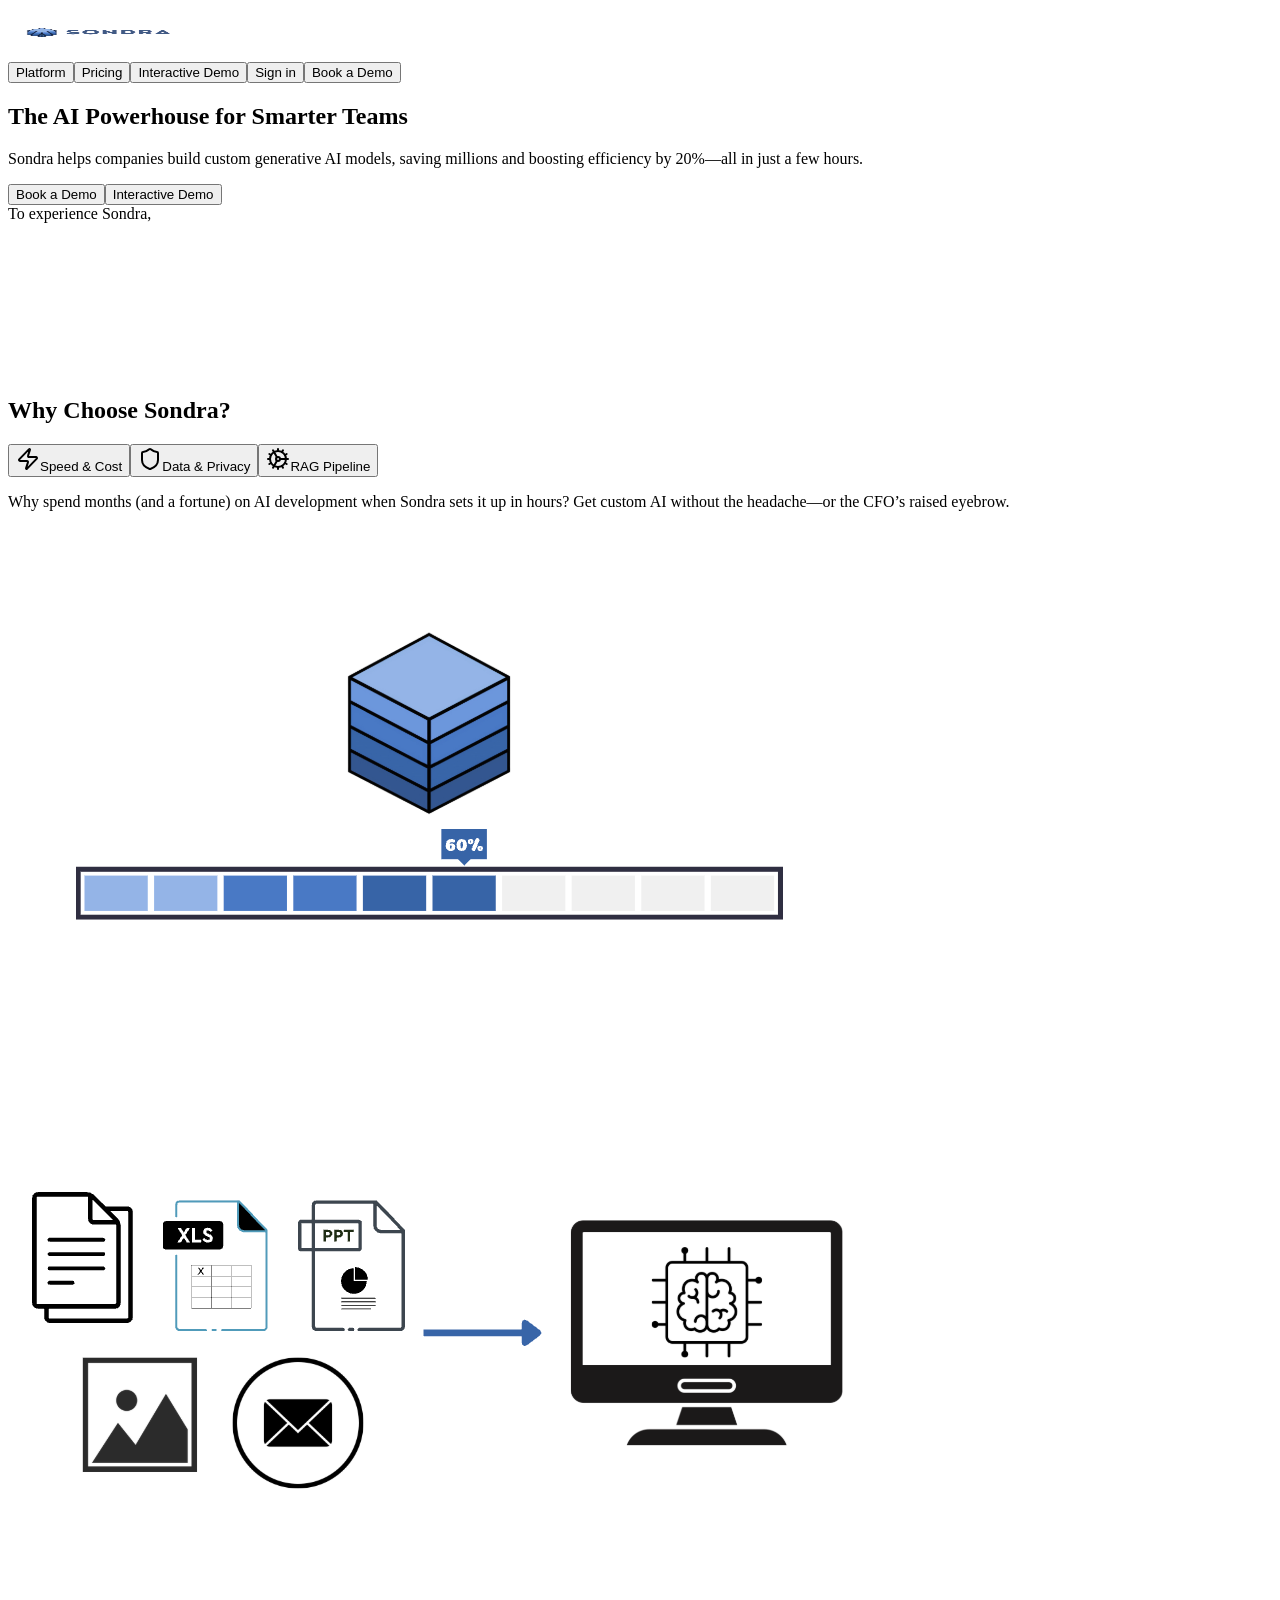
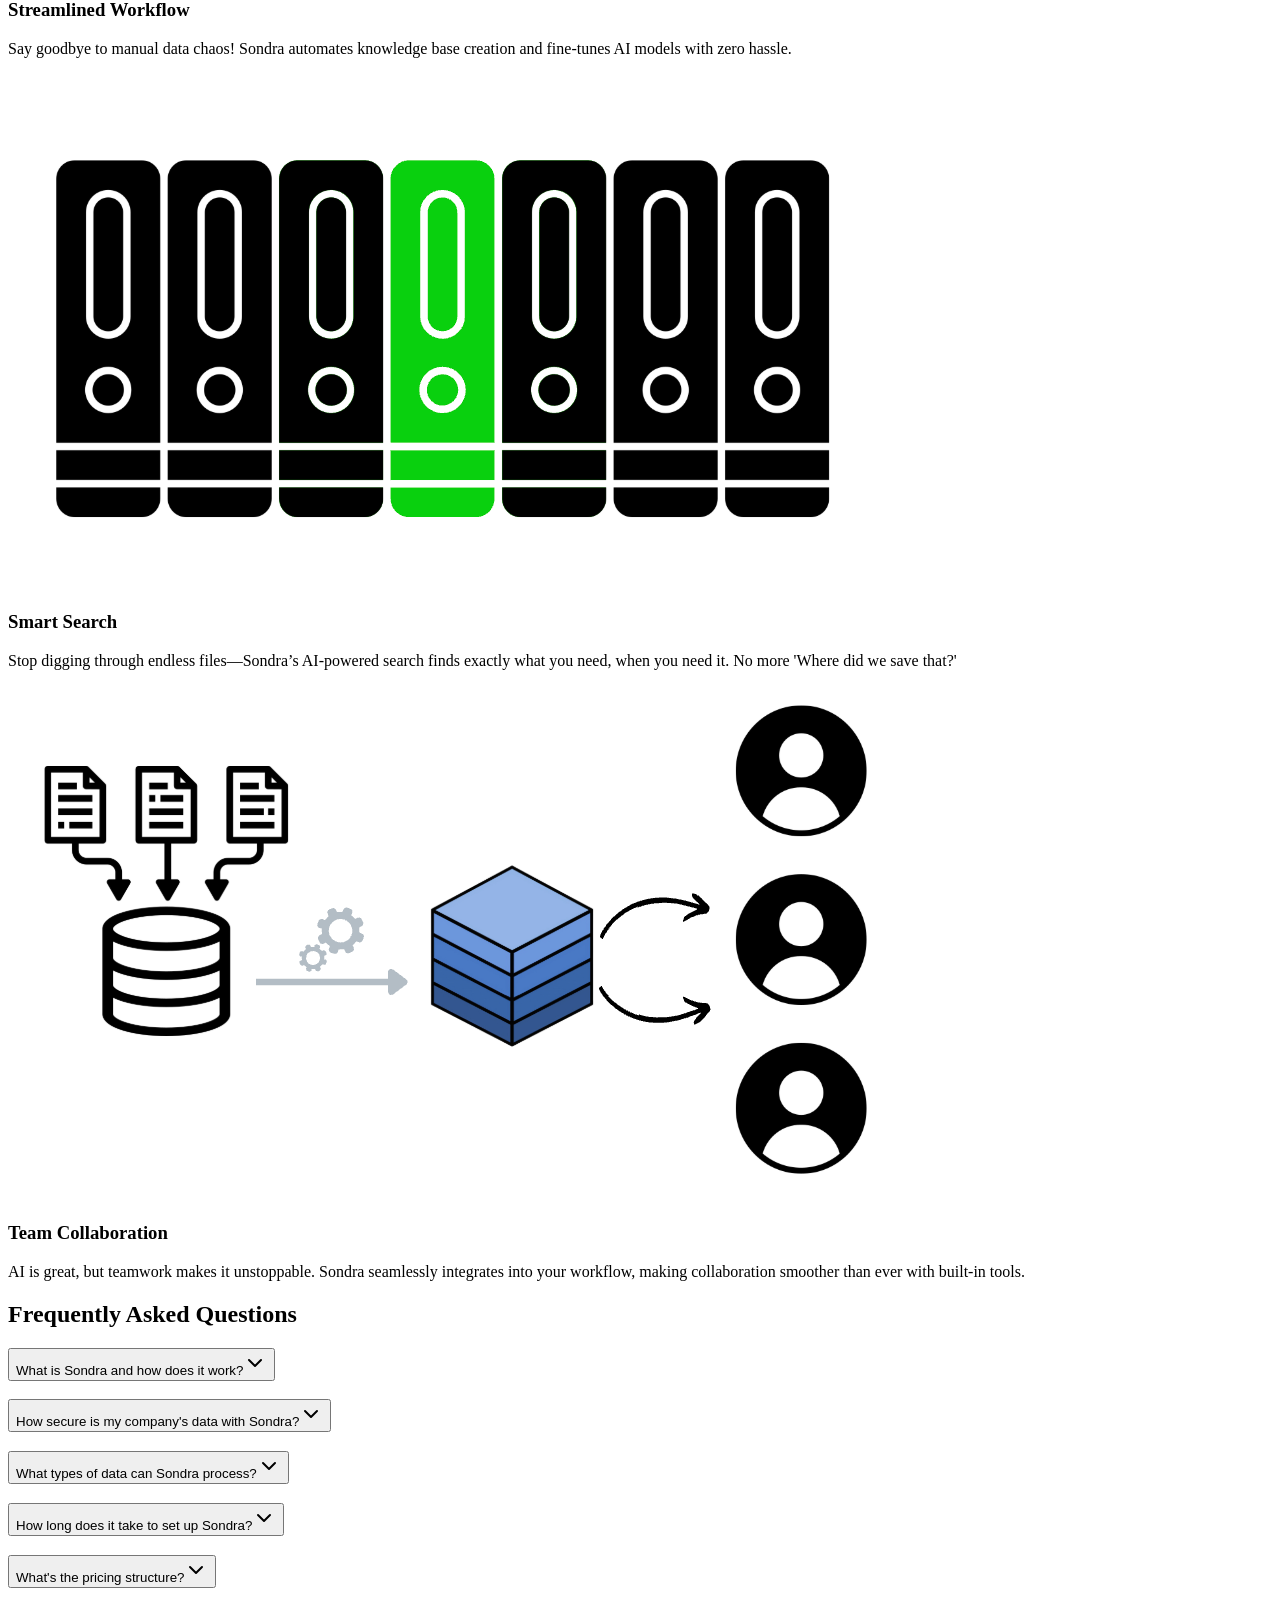
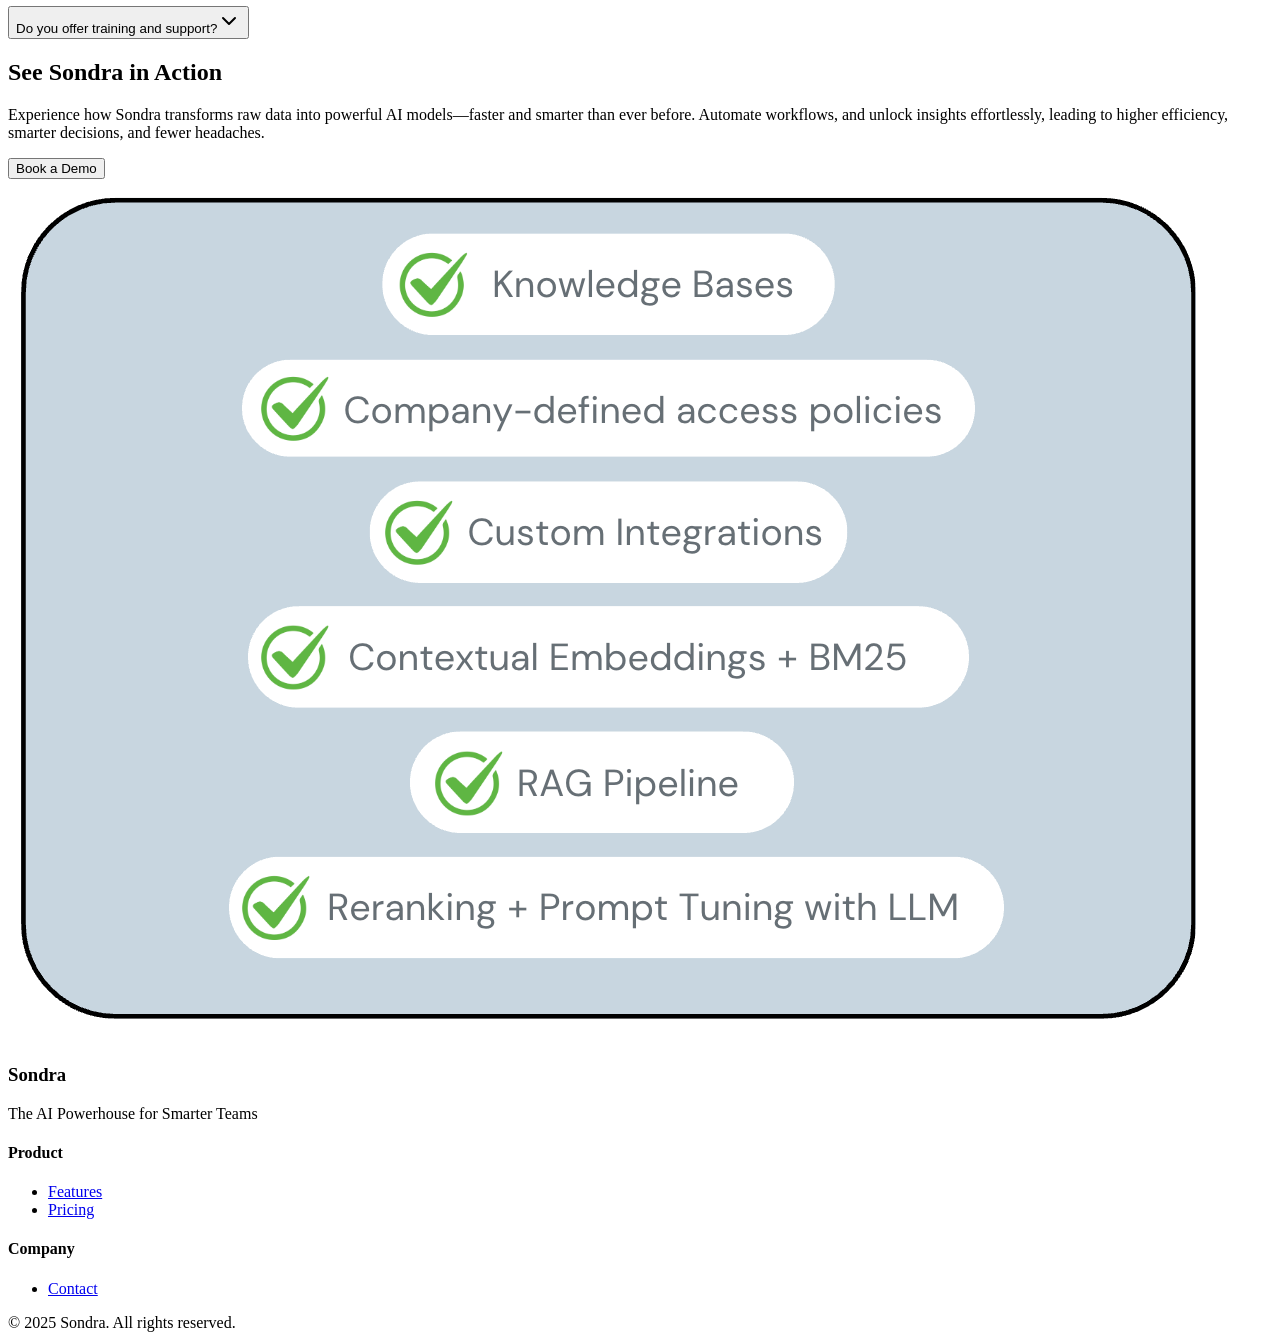
==== index.html @ d826aac3 "Updates" ====
<!DOCTYPE html><html><head><meta charSet="utf-8"/><meta name="viewport" content="width=device-width, initial-scale=1"/><link rel="preload" as="image" href="assets/speed-cost-image.png"/><link rel="preload" as="image" href="assets/streamlined-workflow-image-new.png"/><link rel="preload" as="image" href="assets/smart-search-image-new.png"/><link rel="preload" as="image" href="assets/team-collab-image-new.png"/><link rel="preload" as="image" href="assets/call-action-image.png"/><link rel="stylesheet" href="https://www.getsondra.com/_next/static/css/19345431378e68eb.css" data-precedence="next"/><link rel="preload" as="script" fetchPriority="low" href="https://www.getsondra.com/_next/static/chunks/webpack-d601a567f83e17c2.js"/><script src="https://www.getsondra.com/_next/static/chunks/fd9d1056-796f5f0836d7e441.js" async=""></script><script src="https://www.getsondra.com/_next/static/chunks/117-2f7d3bc9224f9778.js" async=""></script><script src="https://www.getsondra.com/_next/static/chunks/main-app-9dac7ca1d86c31cf.js" async=""></script><script src="https://www.getsondra.com/_next/static/chunks/43-ec3819470d7141b5.js" async=""></script><script src="https://www.getsondra.com/_next/static/chunks/302-04b4648589b3c5fc.js" async=""></script><script src="https://www.getsondra.com/_next/static/chunks/951-ab9fcfb700b88298.js" async=""></script><script src="https://www.getsondra.com/_next/static/chunks/app/page-de54bceef963d52b.js" async=""></script><script src="https://www.getsondra.com/_next/static/chunks/605-b89d4dac9236a071.js" async=""></script><script src="https://www.getsondra.com/_next/static/chunks/app/layout-e10bc470862fb2e7.js" async=""></script><link rel="icon" href="/favicon.ico" type="image/x-icon" sizes="16x16"/><script src="https://www.getsondra.com/_next/static/chunks/polyfills-42372ed130431b0a.js" noModule=""></script></head><body><div class="flex h-screen bg-background"><main class="flex-1 overflow-y-auto p-8"><div class="pt-16"><nav class="fixed top-0 w-full bg-background/80 backdrop-blur-sm z-50 border-b"><div class="container mx-auto px-4 h-16 flex items-center justify-between"><div class="text-2xl font-bold"><img alt="Logo" loading="lazy" width="180" height="50" decoding="async" data-nimg="1" class="cursor-pointer" style="color:transparent" src="assets/sondra-image.png"/></div><div class="flex items-center gap-6"><button class="inline-flex items-center justify-center gap-2 whitespace-nowrap rounded-md text-sm font-medium transition-colors focus-visible:outline-none focus-visible:ring-1 focus-visible:ring-ring disabled:pointer-events-none disabled:opacity-50 [&amp;_svg]:pointer-events-none [&amp;_svg]:size-4 [&amp;_svg]:shrink-0 hover:bg-accent hover:text-accent-foreground h-9 px-4 py-2">Platform</button><button class="inline-flex items-center justify-center gap-2 whitespace-nowrap rounded-md text-sm font-medium transition-colors focus-visible:outline-none focus-visible:ring-1 focus-visible:ring-ring disabled:pointer-events-none disabled:opacity-50 [&amp;_svg]:pointer-events-none [&amp;_svg]:size-4 [&amp;_svg]:shrink-0 hover:bg-accent hover:text-accent-foreground h-9 px-4 py-2">Pricing</button><button class="inline-flex items-center justify-center gap-2 whitespace-nowrap rounded-md text-sm font-medium transition-colors focus-visible:outline-none focus-visible:ring-1 focus-visible:ring-ring disabled:pointer-events-none disabled:opacity-50 [&amp;_svg]:pointer-events-none [&amp;_svg]:size-4 [&amp;_svg]:shrink-0 hover:bg-accent hover:text-accent-foreground h-9 px-4 py-2">Interactive Demo</button><button class="inline-flex items-center justify-center gap-2 whitespace-nowrap rounded-md text-sm font-medium transition-colors focus-visible:outline-none focus-visible:ring-1 focus-visible:ring-ring disabled:pointer-events-none disabled:opacity-50 [&amp;_svg]:pointer-events-none [&amp;_svg]:size-4 [&amp;_svg]:shrink-0 border bg-background shadow-sm hover:text-accent-foreground h-9 px-4 py-2 border-blue-500 text-blue-500 hover:bg-blue-50">Sign in</button><button class="inline-flex items-center justify-center gap-2 whitespace-nowrap rounded-md text-sm font-medium transition-colors focus-visible:outline-none focus-visible:ring-1 focus-visible:ring-ring disabled:pointer-events-none disabled:opacity-50 [&amp;_svg]:pointer-events-none [&amp;_svg]:size-4 [&amp;_svg]:shrink-0 shadow hover:bg-primary/90 h-9 px-4 py-2 bg-black text-white">Book a Demo</button></div></div></nav><section class="py-20 text-center"><div class="container mx-auto px-4"><h1 class="text-5xl font-bold mb-6">The AI Powerhouse for Smarter Teams</h1><p class="text-xl text-muted-foreground mb-8 max-w-2xl mx-auto">Sondra helps companies build custom generative AI models, saving millions and boosting efficiency by 20%—all in just a few hours.</p><div class="flex justify-center gap-4 mb-16"><button class="inline-flex items-center justify-center gap-2 whitespace-nowrap text-sm font-medium transition-colors focus-visible:outline-none focus-visible:ring-1 focus-visible:ring-ring disabled:pointer-events-none disabled:opacity-50 [&amp;_svg]:pointer-events-none [&amp;_svg]:size-4 [&amp;_svg]:shrink-0 shadow hover:bg-primary/90 h-10 rounded-md px-8 bg-black text-white">Book a Demo</button><button class="inline-flex items-center justify-center gap-2 whitespace-nowrap text-sm font-medium transition-colors focus-visible:outline-none focus-visible:ring-1 focus-visible:ring-ring disabled:pointer-events-none disabled:opacity-50 [&amp;_svg]:pointer-events-none [&amp;_svg]:size-4 [&amp;_svg]:shrink-0 border border-input bg-background shadow-sm hover:bg-accent hover:text-accent-foreground h-10 rounded-md px-8">Interactive Demo</button></div></div></section><section class="py-20 bg-accent"><div class="container mx-auto"><div class="aspect-video max-w-4xl mx-auto bg-card rounded-xl overflow-hidden"><div class="w-full h-full bg-muted flex flex-col items-center justify-between"><div class="text-2xl font-semibold text-gray-800 flex items-center mb-4"><span>To experience Sondra, </span><span class="relative  h-[1.3em] w-[350px] ml-2"><span class="absolute left-0 w-full text-blue-500" style="opacity:0;transform:translateY(100%)">first book a demo</span></span></div><div class="relative w-full h-screen"><video class=" top-0 left-0 w-full h-full rounded-lg" autoPlay="" loop="" muted="" playsInline=""><source src="assets/home_page_video.mp4" type="video/mp4"/>Your browser does not support the video tag.</video></div></div></div></div></section><section class="py-20"><div class="container mx-auto px-4"><div class="grid grid-cols-2 gap-12"><div><h2 class="text-3xl font-bold mb-8">Why Choose Sondra?</h2><div class="space-y-4"><button class="w-full text-left p-4 rounded-lg transition-colors flex bg-primary text-primary-foreground" id="gfg9ze_0"><svg xmlns="http://www.w3.org/2000/svg" width="24" height="24" viewBox="0 0 24 24" fill="none" stroke="currentColor" stroke-width="2" stroke-linecap="round" stroke-linejoin="round" class="lucide lucide-zap"><path d="M4 14a1 1 0 0 1-.78-1.63l9.9-10.2a.5.5 0 0 1 .86.46l-1.92 6.02A1 1 0 0 0 13 10h7a1 1 0 0 1 .78 1.63l-9.9 10.2a.5.5 0 0 1-.86-.46l1.92-6.02A1 1 0 0 0 11 14z"></path></svg>Speed &amp; Cost</button><button class="w-full text-left p-4 rounded-lg transition-colors flex hover:bg-accent" id="gfg9ze_1"><svg xmlns="http://www.w3.org/2000/svg" width="24" height="24" viewBox="0 0 24 24" fill="none" stroke="currentColor" stroke-width="2" stroke-linecap="round" stroke-linejoin="round" class="lucide lucide-shield"><path d="M20 13c0 5-3.5 7.5-7.66 8.95a1 1 0 0 1-.67-.01C7.5 20.5 4 18 4 13V6a1 1 0 0 1 1-1c2 0 4.5-1.2 6.24-2.72a1.17 1.17 0 0 1 1.52 0C14.51 3.81 17 5 19 5a1 1 0 0 1 1 1z"></path></svg>Data &amp; Privacy</button><button class="w-full text-left p-4 rounded-lg transition-colors flex hover:bg-accent" id="gfg9ze_2"><svg xmlns="http://www.w3.org/2000/svg" width="24" height="24" viewBox="0 0 24 24" fill="none" stroke="currentColor" stroke-width="2" stroke-linecap="round" stroke-linejoin="round" class="lucide lucide-cog"><path d="M12 20a8 8 0 1 0 0-16 8 8 0 0 0 0 16Z"></path><path d="M12 14a2 2 0 1 0 0-4 2 2 0 0 0 0 4Z"></path><path d="M12 2v2"></path><path d="M12 22v-2"></path><path d="m17 20.66-1-1.73"></path><path d="M11 10.27 7 3.34"></path><path d="m20.66 17-1.73-1"></path><path d="m3.34 7 1.73 1"></path><path d="M14 12h8"></path><path d="M2 12h2"></path><path d="m20.66 7-1.73 1"></path><path d="m3.34 17 1.73-1"></path><path d="m17 3.34-1 1.73"></path><path d="m11 13.73-4 6.93"></path></svg>RAG Pipeline</button></div><p class="mt-6 text-muted-foreground">Why spend months (and a fortune) on AI development when Sondra sets it up in hours? Get custom AI without the headache—or the CFO’s raised eyebrow.</p></div><div class="relative flex flex-col items-center justify-center"><img src="assets/speed-cost-image.png" alt="Speed &amp; Cost" class="rounded-xl shadow-lg w-4/5"/></div></div></div></section><section class="py-20 bg-accent"><div class="container mx-auto px-4"><div class="grid grid-cols-3 gap-8"><div class="rounded-xl border bg-card text-card-foreground shadow border-none" id="439ljp_0"><div class="p-6 pt-6" id="s61k08_0"><img src="assets/streamlined-workflow-image-new.png" alt="Streamlined Workflow" class="w-full rounded-lg mb-6" id="1z771n_0"/><h3 class="text-xl font-semibold mb-3" id="o9ec5k_0">Streamlined Workflow</h3><p class="text-muted-foreground" id="jmcuqf_0">Say goodbye to manual data chaos! Sondra automates knowledge base creation and fine-tunes AI models with zero hassle.</p></div></div><div class="rounded-xl border bg-card text-card-foreground shadow border-none" id="439ljp_1"><div class="p-6 pt-6" id="s61k08_1"><img src="assets/smart-search-image-new.png" alt="Smart Search" class="w-full rounded-lg mb-6" id="1z771n_1"/><h3 class="text-xl font-semibold mb-3" id="o9ec5k_1">Smart Search</h3><p class="text-muted-foreground" id="jmcuqf_1">Stop digging through endless files—Sondra’s AI-powered search finds exactly what you need, when you need it. No more &#x27;Where did we save that?&#x27;</p></div></div><div class="rounded-xl border bg-card text-card-foreground shadow border-none" id="439ljp_2"><div class="p-6 pt-6" id="s61k08_2"><img src="assets/team-collab-image-new.png" alt="Team Collaboration" class="w-full rounded-lg mb-6" id="1z771n_2"/><h3 class="text-xl font-semibold mb-3" id="o9ec5k_2">Team Collaboration</h3><p class="text-muted-foreground" id="jmcuqf_2">AI is great, but teamwork makes it unstoppable. Sondra seamlessly integrates into your workflow, making collaboration smoother than ever with built-in tools.</p></div></div></div></div></section><div class="space-y-8 py-16"><h2 class="text-3xl font-bold text-center">Frequently Asked Questions</h2><div class="w-full max-w-3xl mx-auto" data-orientation="vertical"><div data-state="closed" data-orientation="vertical" class="border-b" id="3e5e2c_0"><h3 data-orientation="vertical" data-state="closed" class="flex"><button type="button" aria-controls="radix-:Rj6jsq:" aria-expanded="false" data-state="closed" data-orientation="vertical" id="9qabf2_0" class="flex flex-1 items-center justify-between py-4 text-sm font-medium transition-all hover:underline [&amp;[data-state=open]&gt;svg]:rotate-180 text-left" data-radix-collection-item="">What is Sondra and how does it work?<svg xmlns="http://www.w3.org/2000/svg" width="24" height="24" viewBox="0 0 24 24" fill="none" stroke="currentColor" stroke-width="2" stroke-linecap="round" stroke-linejoin="round" class="lucide lucide-chevron-down h-4 w-4 shrink-0 text-muted-foreground transition-transform duration-200"><path d="m6 9 6 6 6-6"></path></svg></button></h3><div data-state="closed" id="3mb44o_0" hidden="" role="region" aria-labelledby="radix-:R36jsq:" data-orientation="vertical" class="overflow-hidden text-sm data-[state=closed]:animate-accordion-up data-[state=open]:animate-accordion-down" style="--radix-accordion-content-height:var(--radix-collapsible-content-height);--radix-accordion-content-width:var(--radix-collapsible-content-width)"></div></div><div data-state="closed" data-orientation="vertical" class="border-b" id="3e5e2c_1"><h3 data-orientation="vertical" data-state="closed" class="flex"><button type="button" aria-controls="radix-:Rl6jsq:" aria-expanded="false" data-state="closed" data-orientation="vertical" id="9qabf2_1" class="flex flex-1 items-center justify-between py-4 text-sm font-medium transition-all hover:underline [&amp;[data-state=open]&gt;svg]:rotate-180 text-left" data-radix-collection-item="">How secure is my company&#x27;s data with Sondra?<svg xmlns="http://www.w3.org/2000/svg" width="24" height="24" viewBox="0 0 24 24" fill="none" stroke="currentColor" stroke-width="2" stroke-linecap="round" stroke-linejoin="round" class="lucide lucide-chevron-down h-4 w-4 shrink-0 text-muted-foreground transition-transform duration-200"><path d="m6 9 6 6 6-6"></path></svg></button></h3><div data-state="closed" id="3mb44o_1" hidden="" role="region" aria-labelledby="radix-:R56jsq:" data-orientation="vertical" class="overflow-hidden text-sm data-[state=closed]:animate-accordion-up data-[state=open]:animate-accordion-down" style="--radix-accordion-content-height:var(--radix-collapsible-content-height);--radix-accordion-content-width:var(--radix-collapsible-content-width)"></div></div><div data-state="closed" data-orientation="vertical" class="border-b" id="3e5e2c_2"><h3 data-orientation="vertical" data-state="closed" class="flex"><button type="button" aria-controls="radix-:Rn6jsq:" aria-expanded="false" data-state="closed" data-orientation="vertical" id="9qabf2_2" class="flex flex-1 items-center justify-between py-4 text-sm font-medium transition-all hover:underline [&amp;[data-state=open]&gt;svg]:rotate-180 text-left" data-radix-collection-item="">What types of data can Sondra process?<svg xmlns="http://www.w3.org/2000/svg" width="24" height="24" viewBox="0 0 24 24" fill="none" stroke="currentColor" stroke-width="2" stroke-linecap="round" stroke-linejoin="round" class="lucide lucide-chevron-down h-4 w-4 shrink-0 text-muted-foreground transition-transform duration-200"><path d="m6 9 6 6 6-6"></path></svg></button></h3><div data-state="closed" id="3mb44o_2" hidden="" role="region" aria-labelledby="radix-:R76jsq:" data-orientation="vertical" class="overflow-hidden text-sm data-[state=closed]:animate-accordion-up data-[state=open]:animate-accordion-down" style="--radix-accordion-content-height:var(--radix-collapsible-content-height);--radix-accordion-content-width:var(--radix-collapsible-content-width)"></div></div><div data-state="closed" data-orientation="vertical" class="border-b" id="3e5e2c_3"><h3 data-orientation="vertical" data-state="closed" class="flex"><button type="button" aria-controls="radix-:Rp6jsq:" aria-expanded="false" data-state="closed" data-orientation="vertical" id="9qabf2_3" class="flex flex-1 items-center justify-between py-4 text-sm font-medium transition-all hover:underline [&amp;[data-state=open]&gt;svg]:rotate-180 text-left" data-radix-collection-item="">How long does it take to set up Sondra?<svg xmlns="http://www.w3.org/2000/svg" width="24" height="24" viewBox="0 0 24 24" fill="none" stroke="currentColor" stroke-width="2" stroke-linecap="round" stroke-linejoin="round" class="lucide lucide-chevron-down h-4 w-4 shrink-0 text-muted-foreground transition-transform duration-200"><path d="m6 9 6 6 6-6"></path></svg></button></h3><div data-state="closed" id="3mb44o_3" hidden="" role="region" aria-labelledby="radix-:R96jsq:" data-orientation="vertical" class="overflow-hidden text-sm data-[state=closed]:animate-accordion-up data-[state=open]:animate-accordion-down" style="--radix-accordion-content-height:var(--radix-collapsible-content-height);--radix-accordion-content-width:var(--radix-collapsible-content-width)"></div></div><div data-state="closed" data-orientation="vertical" class="border-b" id="3e5e2c_4"><h3 data-orientation="vertical" data-state="closed" class="flex"><button type="button" aria-controls="radix-:Rr6jsq:" aria-expanded="false" data-state="closed" data-orientation="vertical" id="9qabf2_4" class="flex flex-1 items-center justify-between py-4 text-sm font-medium transition-all hover:underline [&amp;[data-state=open]&gt;svg]:rotate-180 text-left" data-radix-collection-item="">What&#x27;s the pricing structure?<svg xmlns="http://www.w3.org/2000/svg" width="24" height="24" viewBox="0 0 24 24" fill="none" stroke="currentColor" stroke-width="2" stroke-linecap="round" stroke-linejoin="round" class="lucide lucide-chevron-down h-4 w-4 shrink-0 text-muted-foreground transition-transform duration-200"><path d="m6 9 6 6 6-6"></path></svg></button></h3><div data-state="closed" id="3mb44o_4" hidden="" role="region" aria-labelledby="radix-:Rb6jsq:" data-orientation="vertical" class="overflow-hidden text-sm data-[state=closed]:animate-accordion-up data-[state=open]:animate-accordion-down" style="--radix-accordion-content-height:var(--radix-collapsible-content-height);--radix-accordion-content-width:var(--radix-collapsible-content-width)"></div></div><div data-state="closed" data-orientation="vertical" class="border-b" id="3e5e2c_5"><h3 data-orientation="vertical" data-state="closed" class="flex"><button type="button" aria-controls="radix-:Rt6jsq:" aria-expanded="false" data-state="closed" data-orientation="vertical" id="9qabf2_5" class="flex flex-1 items-center justify-between py-4 text-sm font-medium transition-all hover:underline [&amp;[data-state=open]&gt;svg]:rotate-180 text-left" data-radix-collection-item="">Do you offer training and support?<svg xmlns="http://www.w3.org/2000/svg" width="24" height="24" viewBox="0 0 24 24" fill="none" stroke="currentColor" stroke-width="2" stroke-linecap="round" stroke-linejoin="round" class="lucide lucide-chevron-down h-4 w-4 shrink-0 text-muted-foreground transition-transform duration-200"><path d="m6 9 6 6 6-6"></path></svg></button></h3><div data-state="closed" id="3mb44o_5" hidden="" role="region" aria-labelledby="radix-:Rd6jsq:" data-orientation="vertical" class="overflow-hidden text-sm data-[state=closed]:animate-accordion-up data-[state=open]:animate-accordion-down" style="--radix-accordion-content-height:var(--radix-collapsible-content-height);--radix-accordion-content-width:var(--radix-collapsible-content-width)"></div></div></div></div><section class="py-20 bg-white"><div class="container mx-auto px-4"><div class="grid grid-cols-2 gap-12 items-center"><div><h2 class="text-4xl font-bold mb-4">See Sondra in Action</h2><p class="text-lg text-muted-foreground mb-8">Experience how Sondra transforms raw data into powerful AI models—faster and smarter than ever before. Automate workflows, and unlock insights effortlessly, leading to higher efficiency, smarter decisions, and fewer headaches.</p><button class="inline-flex items-center justify-center gap-2 whitespace-nowrap text-sm font-medium transition-colors focus-visible:outline-none focus-visible:ring-1 focus-visible:ring-ring disabled:pointer-events-none disabled:opacity-50 [&amp;_svg]:pointer-events-none [&amp;_svg]:size-4 [&amp;_svg]:shrink-0 shadow hover:bg-primary/90 h-10 rounded-md px-8 bg-black text-white">Book a Demo</button></div><div class="relative"><div class="w-full"><img src="assets/call-action-image.png" alt="Sondra Demo"/></div></div></div></div></section><footer class="bg-background border-t border-border"><div class="container mx-auto px-4 py-12"><div class="grid grid-cols-4 gap-8"><div><h3 class="font-bold text-lg mb-4">Sondra</h3><p class="text-sm text-muted-foreground">The AI Powerhouse for Smarter Teams</p></div><div><h4 class="font-semibold mb-4">Product</h4><ul class="space-y-2 text-sm text-muted-foreground"><li><a href="/platform">Features</a></li><li><a href="/pricing">Pricing</a></li></ul></div><div><h4 class="font-semibold mb-4">Company</h4><ul class="space-y-2 text-sm text-muted-foreground"><li><a href="mailto:berke@getsondra.com">Contact</a></li></ul></div></div><div class="mt-12 pt-8 border-t border-border text-center text-sm text-muted-foreground">© <!-- -->2025<!-- --> Sondra. All rights reserved.</div></div></footer></div></main></div><script src="https://www.getsondra.com/_next/static/chunks/webpack-d601a567f83e17c2.js" async=""></script><script>(self.__next_f=self.__next_f||[]).push([0]);self.__next_f.push([2,null])</script><script>self.__next_f.push([1,"1:HL[\"https://www.getsondra.com/_next/static/css/19345431378e68eb.css\",\"style\"]\n"])</script><script>self.__next_f.push([1,"2:I[2846,[],\"\"]\n4:I[9107,[],\"ClientPageRoot\"]\n5:I[3802,[\"43\",\"static/chunks/43-ec3819470d7141b5.js\",\"302\",\"static/chunks/302-04b4648589b3c5fc.js\",\"951\",\"static/chunks/951-ab9fcfb700b88298.js\",\"931\",\"static/chunks/app/page-de54bceef963d52b.js\"],\"default\",1]\n6:I[6563,[\"605\",\"static/chunks/605-b89d4dac9236a071.js\",\"185\",\"static/chunks/app/layout-e10bc470862fb2e7.js\"],\"default\",1]\n7:I[4707,[],\"\"]\n8:I[6423,[],\"\"]\nb:I[1060,[],\"\"]\n9:{}\nc:[]\n0:[\"$\",\"$L2\",null,{\"buildId\":\"4oIJYrENVycg1Wuvc1S6e\",\"assetPrefix\":\"https://www.getsondra.com\",\"urlParts\":[\"\",\"\"],\"initialTree\":[\"\",{\"children\":[\"__PAGE__\",{}]},\"$undefined\",\"$undefined\",true],\"initialSeedData\":[\"\",{\"children\":[\"__PAGE__\",{},[[\"$L3\",[\"$\",\"$L4\",null,{\"props\":{\"params\":{},\"searchParams\":{}},\"Component\":\"$5\"}],null],null],null]},[[[[\"$\",\"link\",\"0\",{\"rel\":\"stylesheet\",\"href\":\"https://www.getsondra.com/_next/static/css/19345431378e68eb.css\",\"precedence\":\"next\",\"crossOrigin\":\"$undefined\"}]],[\"$\",\"$L6\",null,{\"children\":[\"$\",\"$L7\",null,{\"parallelRouterKey\":\"children\",\"segmentPath\":[\"children\"],\"error\":\"$undefined\",\"errorStyles\":\"$undefined\",\"errorScripts\":\"$undefined\",\"template\":[\"$\",\"$L8\",null,{}],\"templateStyles\":\"$undefined\",\"templateScripts\":\"$undefined\",\"notFound\":[[\"$\",\"title\",null,{\"children\":\"404: This page could not be found.\"}],[\"$\",\"div\",null,{\"style\":{\"fontFamily\":\"system-ui,\\\"Segoe UI\\\",Roboto,Helvetica,Arial,sans-serif,\\\"Apple Color Emoji\\\",\\\"Segoe UI Emoji\\\"\",\"height\":\"100vh\",\"textAlign\":\"center\",\"display\":\"flex\",\"flexDirection\":\"column\",\"alignItems\":\"center\",\"justifyContent\":\"center\"},\"children\":[\"$\",\"div\",null,{\"children\":[[\"$\",\"style\",null,{\"dangerouslySetInnerHTML\":{\"__html\":\"body{color:#000;background:#fff;margin:0}.next-error-h1{border-right:1px solid rgba(0,0,0,.3)}@media (prefers-color-scheme:dark){body{color:#fff;background:#000}.next-error-h1{border-right:1px solid rgba(255,255,255,.3)}}\"}}],[\"$\",\"h1\",null,{\"className\":\"next-error-h1\",\"style\":{\"display\":\"inline-block\",\"margin\":\"0 20px 0 0\",\"padding\":\"0 23px 0 0\",\"fontSize\":24,\"fontWeight\":500,\"vertic"])</script><script>self.__next_f.push([1,"alAlign\":\"top\",\"lineHeight\":\"49px\"},\"children\":\"404\"}],[\"$\",\"div\",null,{\"style\":{\"display\":\"inline-block\"},\"children\":[\"$\",\"h2\",null,{\"style\":{\"fontSize\":14,\"fontWeight\":400,\"lineHeight\":\"49px\",\"margin\":0},\"children\":\"This page could not be found.\"}]}]]}]}]],\"notFoundStyles\":[]}],\"params\":\"$9\"}]],null],null],\"couldBeIntercepted\":false,\"initialHead\":[null,\"$La\"],\"globalErrorComponent\":\"$b\",\"missingSlots\":\"$Wc\"}]\n"])</script><script>self.__next_f.push([1,"a:[[\"$\",\"meta\",\"0\",{\"name\":\"viewport\",\"content\":\"width=device-width, initial-scale=1\"}],[\"$\",\"meta\",\"1\",{\"charSet\":\"utf-8\"}],[\"$\",\"link\",\"2\",{\"rel\":\"icon\",\"href\":\"/favicon.ico\",\"type\":\"image/x-icon\",\"sizes\":\"16x16\"}]]\n3:null\n"])</script></body></html>
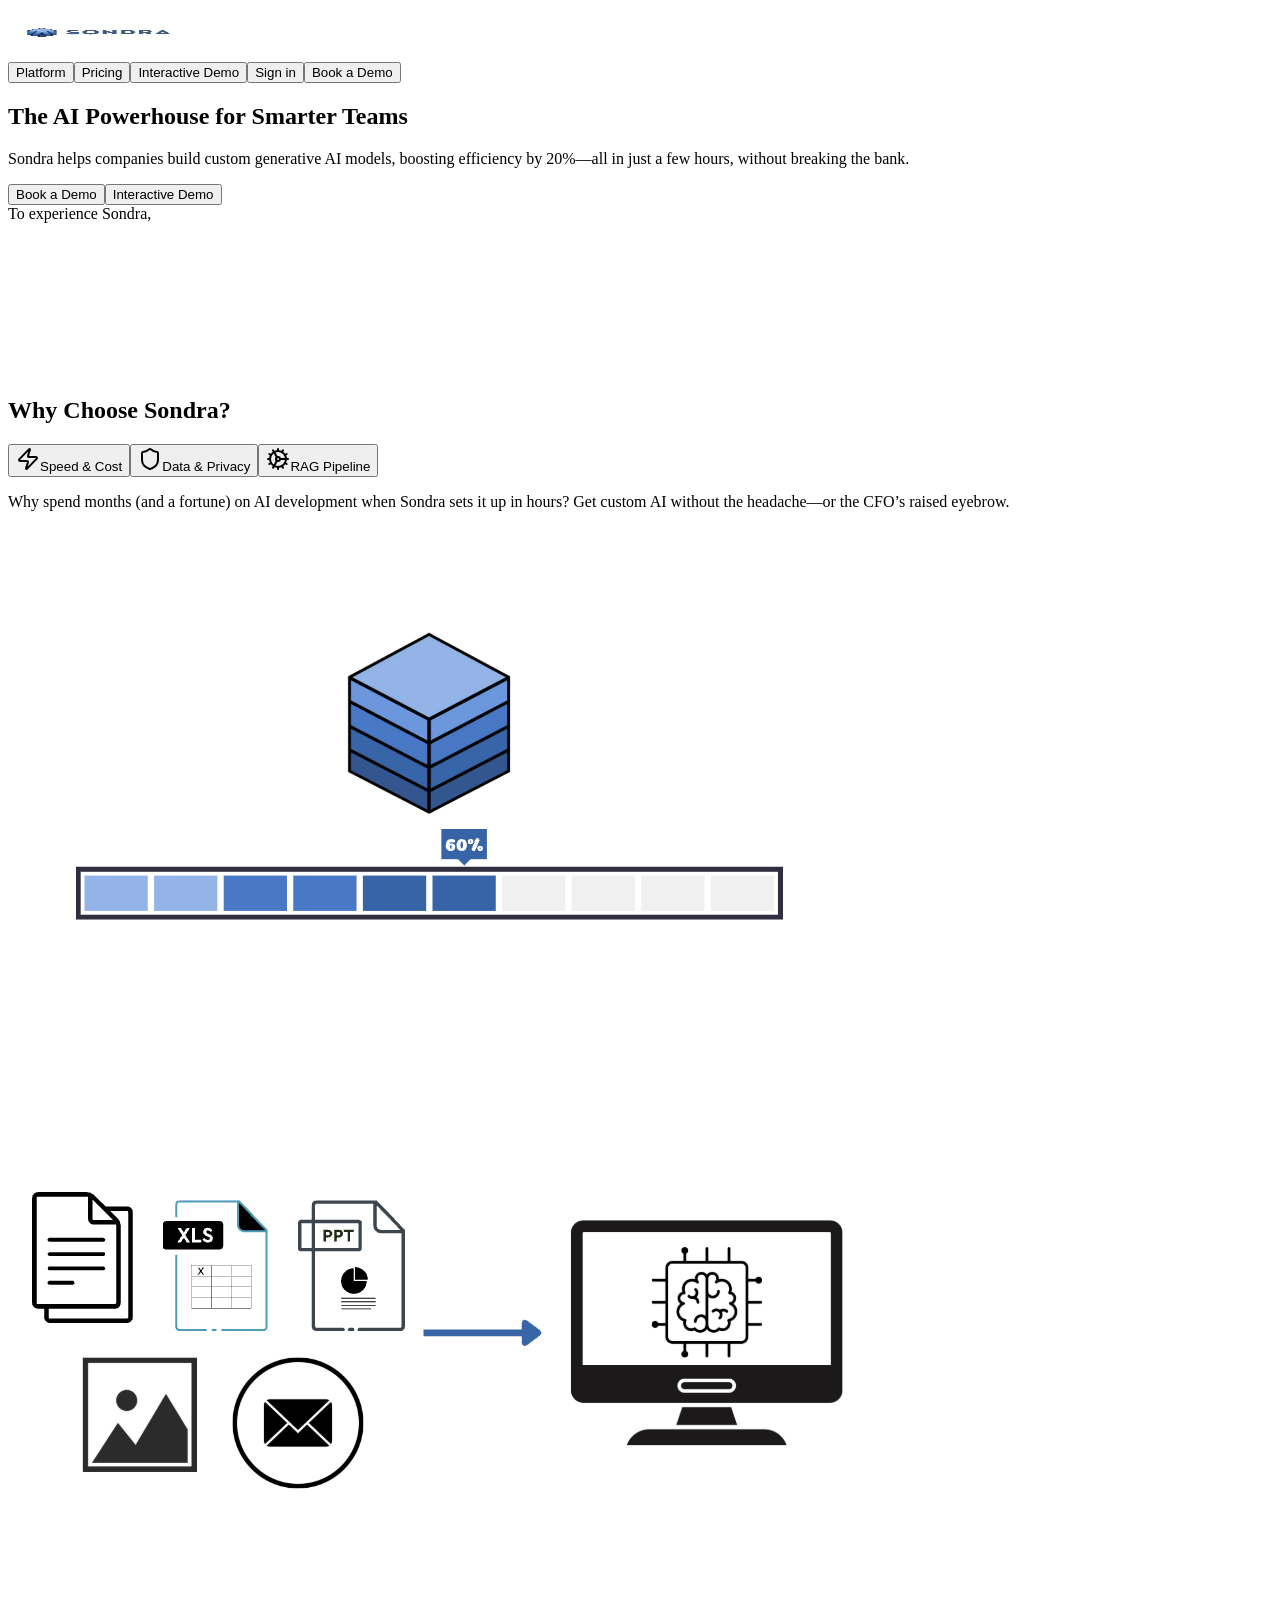
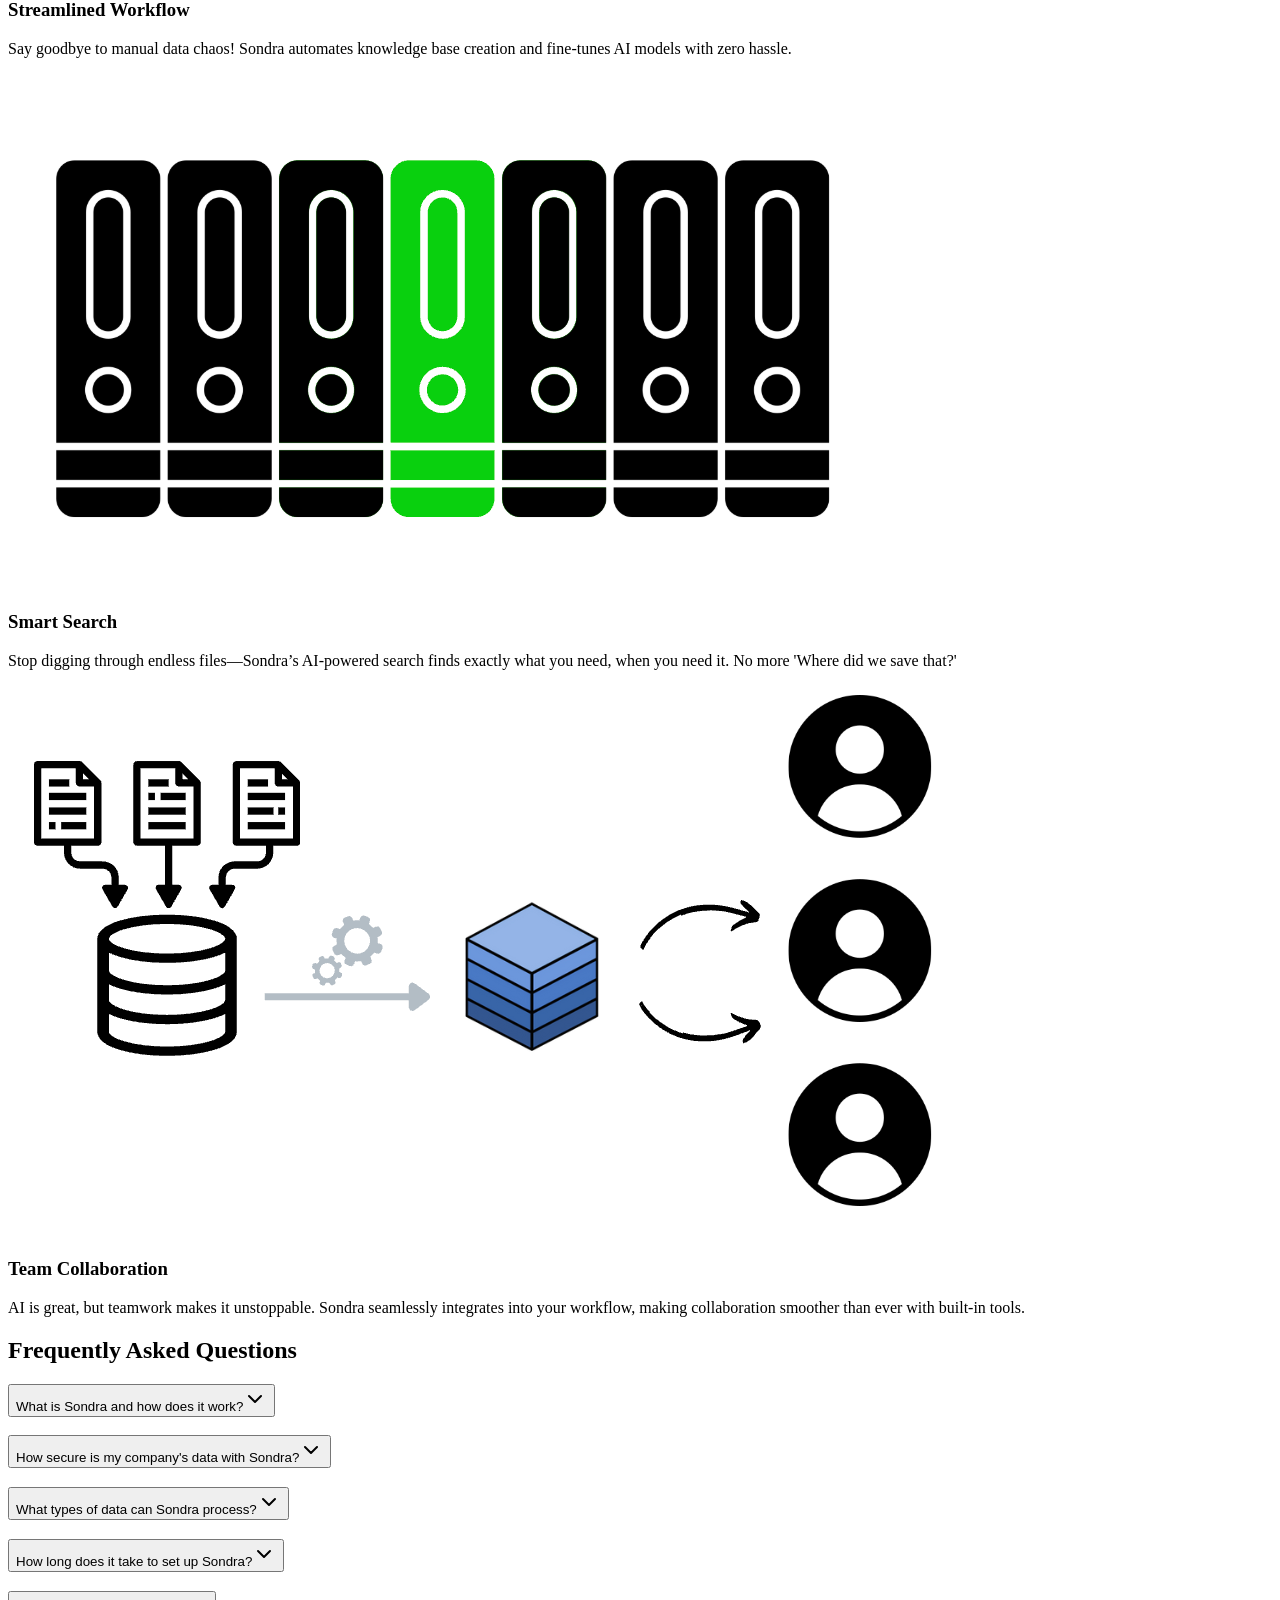
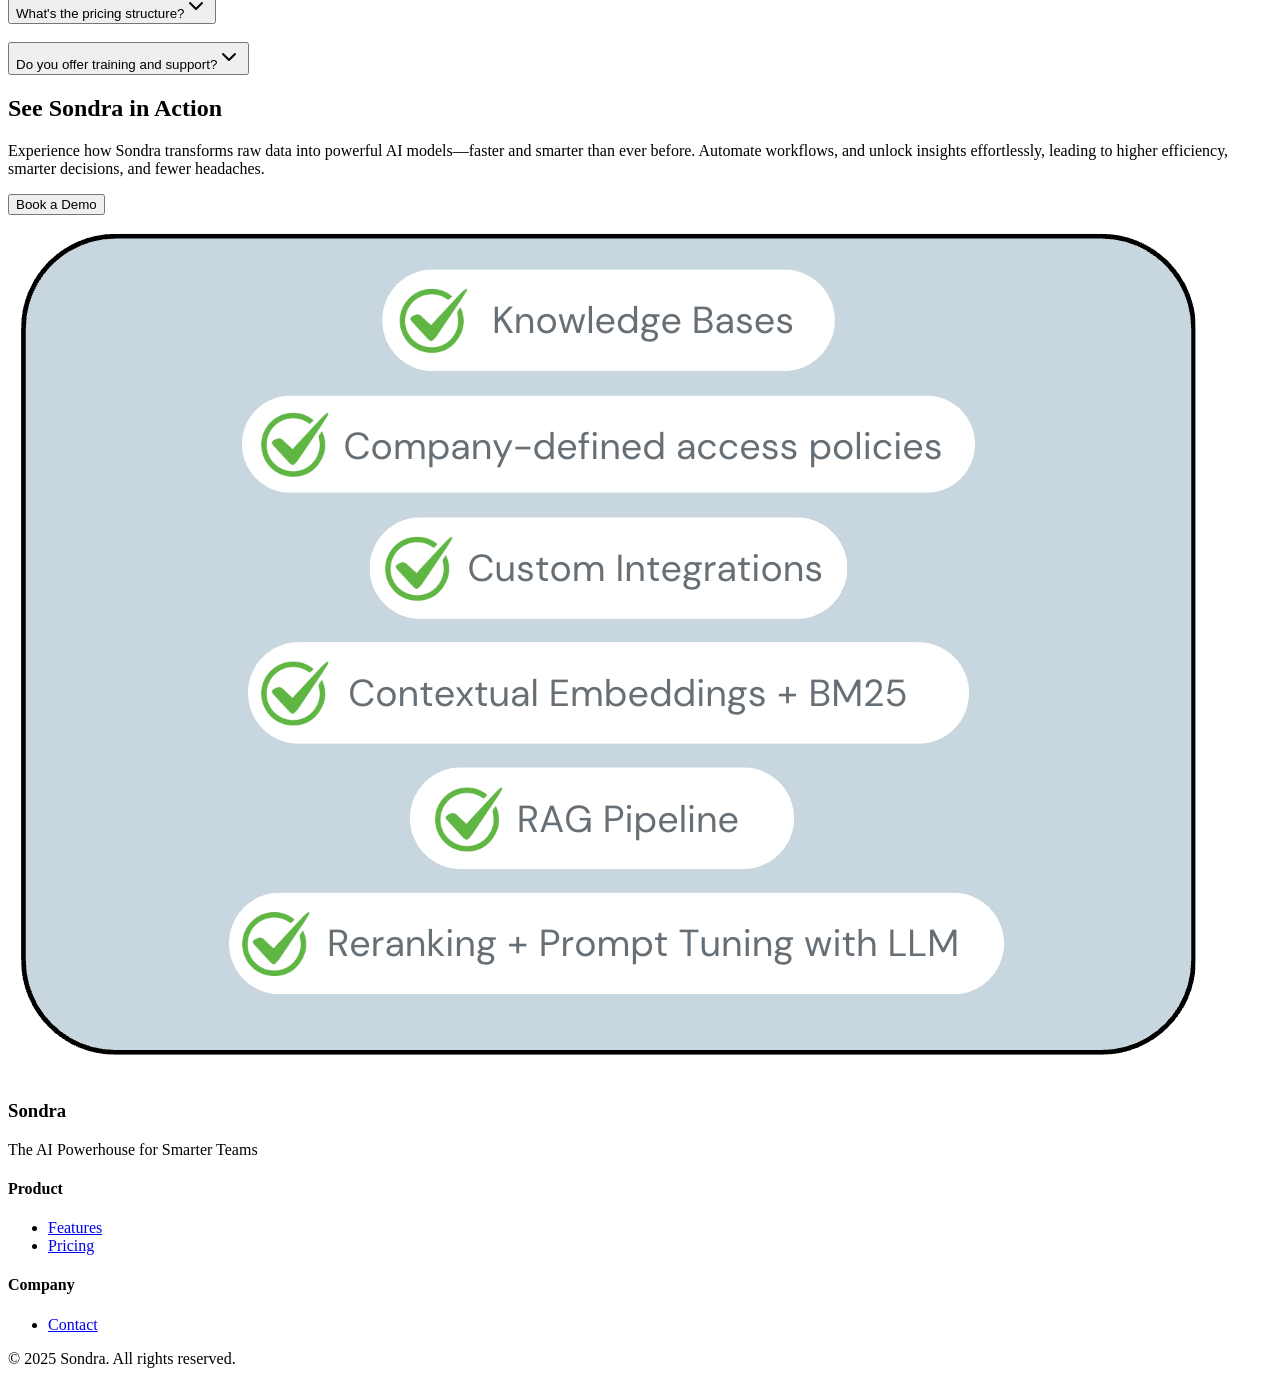
==== commit 90417a67: "Updates" ====
--- a/index.html
+++ b/index.html
@@ -1 +1 @@
-<!DOCTYPE html><html><head><meta charSet="utf-8"/><meta name="viewport" content="width=device-width, initial-scale=1"/><link rel="preload" as="image" href="assets/speed-cost-image.png"/><link rel="preload" as="image" href="assets/streamlined-workflow-image-new.png"/><link rel="preload" as="image" href="assets/smart-search-image-new.png"/><link rel="preload" as="image" href="assets/team-collab-image-new.png"/><link rel="preload" as="image" href="assets/call-action-image.png"/><link rel="stylesheet" href="https://www.getsondra.com/_next/static/css/19345431378e68eb.css" data-precedence="next"/><link rel="preload" as="script" fetchPriority="low" href="https://www.getsondra.com/_next/static/chunks/webpack-d601a567f83e17c2.js"/><script src="https://www.getsondra.com/_next/static/chunks/fd9d1056-796f5f0836d7e441.js" async=""></script><script src="https://www.getsondra.com/_next/static/chunks/117-2f7d3bc9224f9778.js" async=""></script><script src="https://www.getsondra.com/_next/static/chunks/main-app-9dac7ca1d86c31cf.js" async=""></script><script src="https://www.getsondra.com/_next/static/chunks/43-ec3819470d7141b5.js" async=""></script><script src="https://www.getsondra.com/_next/static/chunks/302-04b4648589b3c5fc.js" async=""></script><script src="https://www.getsondra.com/_next/static/chunks/951-ab9fcfb700b88298.js" async=""></script><script src="https://www.getsondra.com/_next/static/chunks/app/page-de54bceef963d52b.js" async=""></script><script src="https://www.getsondra.com/_next/static/chunks/605-b89d4dac9236a071.js" async=""></script><script src="https://www.getsondra.com/_next/static/chunks/app/layout-e10bc470862fb2e7.js" async=""></script><link rel="icon" href="/favicon.ico" type="image/x-icon" sizes="16x16"/><script src="https://www.getsondra.com/_next/static/chunks/polyfills-42372ed130431b0a.js" noModule=""></script></head><body><div class="flex h-screen bg-background"><main class="flex-1 overflow-y-auto p-8"><div class="pt-16"><nav class="fixed top-0 w-full bg-background/80 backdrop-blur-sm z-50 border-b"><div class="container mx-auto px-4 h-16 flex items-center justify-between"><div class="text-2xl font-bold"><img alt="Logo" loading="lazy" width="180" height="50" decoding="async" data-nimg="1" class="cursor-pointer" style="color:transparent" src="assets/sondra-image.png"/></div><div class="flex items-center gap-6"><button class="inline-flex items-center justify-center gap-2 whitespace-nowrap rounded-md text-sm font-medium transition-colors focus-visible:outline-none focus-visible:ring-1 focus-visible:ring-ring disabled:pointer-events-none disabled:opacity-50 [&amp;_svg]:pointer-events-none [&amp;_svg]:size-4 [&amp;_svg]:shrink-0 hover:bg-accent hover:text-accent-foreground h-9 px-4 py-2">Platform</button><button class="inline-flex items-center justify-center gap-2 whitespace-nowrap rounded-md text-sm font-medium transition-colors focus-visible:outline-none focus-visible:ring-1 focus-visible:ring-ring disabled:pointer-events-none disabled:opacity-50 [&amp;_svg]:pointer-events-none [&amp;_svg]:size-4 [&amp;_svg]:shrink-0 hover:bg-accent hover:text-accent-foreground h-9 px-4 py-2">Pricing</button><button class="inline-flex items-center justify-center gap-2 whitespace-nowrap rounded-md text-sm font-medium transition-colors focus-visible:outline-none focus-visible:ring-1 focus-visible:ring-ring disabled:pointer-events-none disabled:opacity-50 [&amp;_svg]:pointer-events-none [&amp;_svg]:size-4 [&amp;_svg]:shrink-0 hover:bg-accent hover:text-accent-foreground h-9 px-4 py-2">Interactive Demo</button><button class="inline-flex items-center justify-center gap-2 whitespace-nowrap rounded-md text-sm font-medium transition-colors focus-visible:outline-none focus-visible:ring-1 focus-visible:ring-ring disabled:pointer-events-none disabled:opacity-50 [&amp;_svg]:pointer-events-none [&amp;_svg]:size-4 [&amp;_svg]:shrink-0 border bg-background shadow-sm hover:text-accent-foreground h-9 px-4 py-2 border-blue-500 text-blue-500 hover:bg-blue-50">Sign in</button><button class="inline-flex items-center justify-center gap-2 whitespace-nowrap rounded-md text-sm font-medium transition-colors focus-visible:outline-none focus-visible:ring-1 focus-visible:ring-ring disabled:pointer-events-none disabled:opacity-50 [&amp;_svg]:pointer-events-none [&amp;_svg]:size-4 [&amp;_svg]:shrink-0 shadow hover:bg-primary/90 h-9 px-4 py-2 bg-black text-white">Book a Demo</button></div></div></nav><section class="py-20 text-center"><div class="container mx-auto px-4"><h1 class="text-5xl font-bold mb-6">The AI Powerhouse for Smarter Teams</h1><p class="text-xl text-muted-foreground mb-8 max-w-2xl mx-auto">Sondra helps companies build custom generative AI models, saving millions and boosting efficiency by 20%—all in just a few hours.</p><div class="flex justify-center gap-4 mb-16"><button class="inline-flex items-center justify-center gap-2 whitespace-nowrap text-sm font-medium transition-colors focus-visible:outline-none focus-visible:ring-1 focus-visible:ring-ring disabled:pointer-events-none disabled:opacity-50 [&amp;_svg]:pointer-events-none [&amp;_svg]:size-4 [&amp;_svg]:shrink-0 shadow hover:bg-primary/90 h-10 rounded-md px-8 bg-black text-white">Book a Demo</button><button class="inline-flex items-center justify-center gap-2 whitespace-nowrap text-sm font-medium transition-colors focus-visible:outline-none focus-visible:ring-1 focus-visible:ring-ring disabled:pointer-events-none disabled:opacity-50 [&amp;_svg]:pointer-events-none [&amp;_svg]:size-4 [&amp;_svg]:shrink-0 border border-input bg-background shadow-sm hover:bg-accent hover:text-accent-foreground h-10 rounded-md px-8">Interactive Demo</button></div></div></section><section class="py-20 bg-accent"><div class="container mx-auto"><div class="aspect-video max-w-4xl mx-auto bg-card rounded-xl overflow-hidden"><div class="w-full h-full bg-muted flex flex-col items-center justify-between"><div class="text-2xl font-semibold text-gray-800 flex items-center mb-4"><span>To experience Sondra, </span><span class="relative  h-[1.3em] w-[350px] ml-2"><span class="absolute left-0 w-full text-blue-500" style="opacity:0;transform:translateY(100%)">first book a demo</span></span></div><div class="relative w-full h-screen"><video class=" top-0 left-0 w-full h-full rounded-lg" autoPlay="" loop="" muted="" playsInline=""><source src="assets/home_page_video.mp4" type="video/mp4"/>Your browser does not support the video tag.</video></div></div></div></div></section><section class="py-20"><div class="container mx-auto px-4"><div class="grid grid-cols-2 gap-12"><div><h2 class="text-3xl font-bold mb-8">Why Choose Sondra?</h2><div class="space-y-4"><button class="w-full text-left p-4 rounded-lg transition-colors flex bg-primary text-primary-foreground" id="gfg9ze_0"><svg xmlns="http://www.w3.org/2000/svg" width="24" height="24" viewBox="0 0 24 24" fill="none" stroke="currentColor" stroke-width="2" stroke-linecap="round" stroke-linejoin="round" class="lucide lucide-zap"><path d="M4 14a1 1 0 0 1-.78-1.63l9.9-10.2a.5.5 0 0 1 .86.46l-1.92 6.02A1 1 0 0 0 13 10h7a1 1 0 0 1 .78 1.63l-9.9 10.2a.5.5 0 0 1-.86-.46l1.92-6.02A1 1 0 0 0 11 14z"></path></svg>Speed &amp; Cost</button><button class="w-full text-left p-4 rounded-lg transition-colors flex hover:bg-accent" id="gfg9ze_1"><svg xmlns="http://www.w3.org/2000/svg" width="24" height="24" viewBox="0 0 24 24" fill="none" stroke="currentColor" stroke-width="2" stroke-linecap="round" stroke-linejoin="round" class="lucide lucide-shield"><path d="M20 13c0 5-3.5 7.5-7.66 8.95a1 1 0 0 1-.67-.01C7.5 20.5 4 18 4 13V6a1 1 0 0 1 1-1c2 0 4.5-1.2 6.24-2.72a1.17 1.17 0 0 1 1.52 0C14.51 3.81 17 5 19 5a1 1 0 0 1 1 1z"></path></svg>Data &amp; Privacy</button><button class="w-full text-left p-4 rounded-lg transition-colors flex hover:bg-accent" id="gfg9ze_2"><svg xmlns="http://www.w3.org/2000/svg" width="24" height="24" viewBox="0 0 24 24" fill="none" stroke="currentColor" stroke-width="2" stroke-linecap="round" stroke-linejoin="round" class="lucide lucide-cog"><path d="M12 20a8 8 0 1 0 0-16 8 8 0 0 0 0 16Z"></path><path d="M12 14a2 2 0 1 0 0-4 2 2 0 0 0 0 4Z"></path><path d="M12 2v2"></path><path d="M12 22v-2"></path><path d="m17 20.66-1-1.73"></path><path d="M11 10.27 7 3.34"></path><path d="m20.66 17-1.73-1"></path><path d="m3.34 7 1.73 1"></path><path d="M14 12h8"></path><path d="M2 12h2"></path><path d="m20.66 7-1.73 1"></path><path d="m3.34 17 1.73-1"></path><path d="m17 3.34-1 1.73"></path><path d="m11 13.73-4 6.93"></path></svg>RAG Pipeline</button></div><p class="mt-6 text-muted-foreground">Why spend months (and a fortune) on AI development when Sondra sets it up in hours? Get custom AI without the headache—or the CFO’s raised eyebrow.</p></div><div class="relative flex flex-col items-center justify-center"><img src="assets/speed-cost-image.png" alt="Speed &amp; Cost" class="rounded-xl shadow-lg w-4/5"/></div></div></div></section><section class="py-20 bg-accent"><div class="container mx-auto px-4"><div class="grid grid-cols-3 gap-8"><div class="rounded-xl border bg-card text-card-foreground shadow border-none" id="439ljp_0"><div class="p-6 pt-6" id="s61k08_0"><img src="assets/streamlined-workflow-image-new.png" alt="Streamlined Workflow" class="w-full rounded-lg mb-6" id="1z771n_0"/><h3 class="text-xl font-semibold mb-3" id="o9ec5k_0">Streamlined Workflow</h3><p class="text-muted-foreground" id="jmcuqf_0">Say goodbye to manual data chaos! Sondra automates knowledge base creation and fine-tunes AI models with zero hassle.</p></div></div><div class="rounded-xl border bg-card text-card-foreground shadow border-none" id="439ljp_1"><div class="p-6 pt-6" id="s61k08_1"><img src="assets/smart-search-image-new.png" alt="Smart Search" class="w-full rounded-lg mb-6" id="1z771n_1"/><h3 class="text-xl font-semibold mb-3" id="o9ec5k_1">Smart Search</h3><p class="text-muted-foreground" id="jmcuqf_1">Stop digging through endless files—Sondra’s AI-powered search finds exactly what you need, when you need it. No more &#x27;Where did we save that?&#x27;</p></div></div><div class="rounded-xl border bg-card text-card-foreground shadow border-none" id="439ljp_2"><div class="p-6 pt-6" id="s61k08_2"><img src="assets/team-collab-image-new.png" alt="Team Collaboration" class="w-full rounded-lg mb-6" id="1z771n_2"/><h3 class="text-xl font-semibold mb-3" id="o9ec5k_2">Team Collaboration</h3><p class="text-muted-foreground" id="jmcuqf_2">AI is great, but teamwork makes it unstoppable. Sondra seamlessly integrates into your workflow, making collaboration smoother than ever with built-in tools.</p></div></div></div></div></section><div class="space-y-8 py-16"><h2 class="text-3xl font-bold text-center">Frequently Asked Questions</h2><div class="w-full max-w-3xl mx-auto" data-orientation="vertical"><div data-state="closed" data-orientation="vertical" class="border-b" id="3e5e2c_0"><h3 data-orientation="vertical" data-state="closed" class="flex"><button type="button" aria-controls="radix-:Rj6jsq:" aria-expanded="false" data-state="closed" data-orientation="vertical" id="9qabf2_0" class="flex flex-1 items-center justify-between py-4 text-sm font-medium transition-all hover:underline [&amp;[data-state=open]&gt;svg]:rotate-180 text-left" data-radix-collection-item="">What is Sondra and how does it work?<svg xmlns="http://www.w3.org/2000/svg" width="24" height="24" viewBox="0 0 24 24" fill="none" stroke="currentColor" stroke-width="2" stroke-linecap="round" stroke-linejoin="round" class="lucide lucide-chevron-down h-4 w-4 shrink-0 text-muted-foreground transition-transform duration-200"><path d="m6 9 6 6 6-6"></path></svg></button></h3><div data-state="closed" id="3mb44o_0" hidden="" role="region" aria-labelledby="radix-:R36jsq:" data-orientation="vertical" class="overflow-hidden text-sm data-[state=closed]:animate-accordion-up data-[state=open]:animate-accordion-down" style="--radix-accordion-content-height:var(--radix-collapsible-content-height);--radix-accordion-content-width:var(--radix-collapsible-content-width)"></div></div><div data-state="closed" data-orientation="vertical" class="border-b" id="3e5e2c_1"><h3 data-orientation="vertical" data-state="closed" class="flex"><button type="button" aria-controls="radix-:Rl6jsq:" aria-expanded="false" data-state="closed" data-orientation="vertical" id="9qabf2_1" class="flex flex-1 items-center justify-between py-4 text-sm font-medium transition-all hover:underline [&amp;[data-state=open]&gt;svg]:rotate-180 text-left" data-radix-collection-item="">How secure is my company&#x27;s data with Sondra?<svg xmlns="http://www.w3.org/2000/svg" width="24" height="24" viewBox="0 0 24 24" fill="none" stroke="currentColor" stroke-width="2" stroke-linecap="round" stroke-linejoin="round" class="lucide lucide-chevron-down h-4 w-4 shrink-0 text-muted-foreground transition-transform duration-200"><path d="m6 9 6 6 6-6"></path></svg></button></h3><div data-state="closed" id="3mb44o_1" hidden="" role="region" aria-labelledby="radix-:R56jsq:" data-orientation="vertical" class="overflow-hidden text-sm data-[state=closed]:animate-accordion-up data-[state=open]:animate-accordion-down" style="--radix-accordion-content-height:var(--radix-collapsible-content-height);--radix-accordion-content-width:var(--radix-collapsible-content-width)"></div></div><div data-state="closed" data-orientation="vertical" class="border-b" id="3e5e2c_2"><h3 data-orientation="vertical" data-state="closed" class="flex"><button type="button" aria-controls="radix-:Rn6jsq:" aria-expanded="false" data-state="closed" data-orientation="vertical" id="9qabf2_2" class="flex flex-1 items-center justify-between py-4 text-sm font-medium transition-all hover:underline [&amp;[data-state=open]&gt;svg]:rotate-180 text-left" data-radix-collection-item="">What types of data can Sondra process?<svg xmlns="http://www.w3.org/2000/svg" width="24" height="24" viewBox="0 0 24 24" fill="none" stroke="currentColor" stroke-width="2" stroke-linecap="round" stroke-linejoin="round" class="lucide lucide-chevron-down h-4 w-4 shrink-0 text-muted-foreground transition-transform duration-200"><path d="m6 9 6 6 6-6"></path></svg></button></h3><div data-state="closed" id="3mb44o_2" hidden="" role="region" aria-labelledby="radix-:R76jsq:" data-orientation="vertical" class="overflow-hidden text-sm data-[state=closed]:animate-accordion-up data-[state=open]:animate-accordion-down" style="--radix-accordion-content-height:var(--radix-collapsible-content-height);--radix-accordion-content-width:var(--radix-collapsible-content-width)"></div></div><div data-state="closed" data-orientation="vertical" class="border-b" id="3e5e2c_3"><h3 data-orientation="vertical" data-state="closed" class="flex"><button type="button" aria-controls="radix-:Rp6jsq:" aria-expanded="false" data-state="closed" data-orientation="vertical" id="9qabf2_3" class="flex flex-1 items-center justify-between py-4 text-sm font-medium transition-all hover:underline [&amp;[data-state=open]&gt;svg]:rotate-180 text-left" data-radix-collection-item="">How long does it take to set up Sondra?<svg xmlns="http://www.w3.org/2000/svg" width="24" height="24" viewBox="0 0 24 24" fill="none" stroke="currentColor" stroke-width="2" stroke-linecap="round" stroke-linejoin="round" class="lucide lucide-chevron-down h-4 w-4 shrink-0 text-muted-foreground transition-transform duration-200"><path d="m6 9 6 6 6-6"></path></svg></button></h3><div data-state="closed" id="3mb44o_3" hidden="" role="region" aria-labelledby="radix-:R96jsq:" data-orientation="vertical" class="overflow-hidden text-sm data-[state=closed]:animate-accordion-up data-[state=open]:animate-accordion-down" style="--radix-accordion-content-height:var(--radix-collapsible-content-height);--radix-accordion-content-width:var(--radix-collapsible-content-width)"></div></div><div data-state="closed" data-orientation="vertical" class="border-b" id="3e5e2c_4"><h3 data-orientation="vertical" data-state="closed" class="flex"><button type="button" aria-controls="radix-:Rr6jsq:" aria-expanded="false" data-state="closed" data-orientation="vertical" id="9qabf2_4" class="flex flex-1 items-center justify-between py-4 text-sm font-medium transition-all hover:underline [&amp;[data-state=open]&gt;svg]:rotate-180 text-left" data-radix-collection-item="">What&#x27;s the pricing structure?<svg xmlns="http://www.w3.org/2000/svg" width="24" height="24" viewBox="0 0 24 24" fill="none" stroke="currentColor" stroke-width="2" stroke-linecap="round" stroke-linejoin="round" class="lucide lucide-chevron-down h-4 w-4 shrink-0 text-muted-foreground transition-transform duration-200"><path d="m6 9 6 6 6-6"></path></svg></button></h3><div data-state="closed" id="3mb44o_4" hidden="" role="region" aria-labelledby="radix-:Rb6jsq:" data-orientation="vertical" class="overflow-hidden text-sm data-[state=closed]:animate-accordion-up data-[state=open]:animate-accordion-down" style="--radix-accordion-content-height:var(--radix-collapsible-content-height);--radix-accordion-content-width:var(--radix-collapsible-content-width)"></div></div><div data-state="closed" data-orientation="vertical" class="border-b" id="3e5e2c_5"><h3 data-orientation="vertical" data-state="closed" class="flex"><button type="button" aria-controls="radix-:Rt6jsq:" aria-expanded="false" data-state="closed" data-orientation="vertical" id="9qabf2_5" class="flex flex-1 items-center justify-between py-4 text-sm font-medium transition-all hover:underline [&amp;[data-state=open]&gt;svg]:rotate-180 text-left" data-radix-collection-item="">Do you offer training and support?<svg xmlns="http://www.w3.org/2000/svg" width="24" height="24" viewBox="0 0 24 24" fill="none" stroke="currentColor" stroke-width="2" stroke-linecap="round" stroke-linejoin="round" class="lucide lucide-chevron-down h-4 w-4 shrink-0 text-muted-foreground transition-transform duration-200"><path d="m6 9 6 6 6-6"></path></svg></button></h3><div data-state="closed" id="3mb44o_5" hidden="" role="region" aria-labelledby="radix-:Rd6jsq:" data-orientation="vertical" class="overflow-hidden text-sm data-[state=closed]:animate-accordion-up data-[state=open]:animate-accordion-down" style="--radix-accordion-content-height:var(--radix-collapsible-content-height);--radix-accordion-content-width:var(--radix-collapsible-content-width)"></div></div></div></div><section class="py-20 bg-white"><div class="container mx-auto px-4"><div class="grid grid-cols-2 gap-12 items-center"><div><h2 class="text-4xl font-bold mb-4">See Sondra in Action</h2><p class="text-lg text-muted-foreground mb-8">Experience how Sondra transforms raw data into powerful AI models—faster and smarter than ever before. Automate workflows, and unlock insights effortlessly, leading to higher efficiency, smarter decisions, and fewer headaches.</p><button class="inline-flex items-center justify-center gap-2 whitespace-nowrap text-sm font-medium transition-colors focus-visible:outline-none focus-visible:ring-1 focus-visible:ring-ring disabled:pointer-events-none disabled:opacity-50 [&amp;_svg]:pointer-events-none [&amp;_svg]:size-4 [&amp;_svg]:shrink-0 shadow hover:bg-primary/90 h-10 rounded-md px-8 bg-black text-white">Book a Demo</button></div><div class="relative"><div class="w-full"><img src="assets/call-action-image.png" alt="Sondra Demo"/></div></div></div></div></section><footer class="bg-background border-t border-border"><div class="container mx-auto px-4 py-12"><div class="grid grid-cols-4 gap-8"><div><h3 class="font-bold text-lg mb-4">Sondra</h3><p class="text-sm text-muted-foreground">The AI Powerhouse for Smarter Teams</p></div><div><h4 class="font-semibold mb-4">Product</h4><ul class="space-y-2 text-sm text-muted-foreground"><li><a href="/platform">Features</a></li><li><a href="/pricing">Pricing</a></li></ul></div><div><h4 class="font-semibold mb-4">Company</h4><ul class="space-y-2 text-sm text-muted-foreground"><li><a href="mailto:berke@getsondra.com">Contact</a></li></ul></div></div><div class="mt-12 pt-8 border-t border-border text-center text-sm text-muted-foreground">© <!-- -->2025<!-- --> Sondra. All rights reserved.</div></div></footer></div></main></div><script src="https://www.getsondra.com/_next/static/chunks/webpack-d601a567f83e17c2.js" async=""></script><script>(self.__next_f=self.__next_f||[]).push([0]);self.__next_f.push([2,null])</script><script>self.__next_f.push([1,"1:HL[\"https://www.getsondra.com/_next/static/css/19345431378e68eb.css\",\"style\"]\n"])</script><script>self.__next_f.push([1,"2:I[2846,[],\"\"]\n4:I[9107,[],\"ClientPageRoot\"]\n5:I[3802,[\"43\",\"static/chunks/43-ec3819470d7141b5.js\",\"302\",\"static/chunks/302-04b4648589b3c5fc.js\",\"951\",\"static/chunks/951-ab9fcfb700b88298.js\",\"931\",\"static/chunks/app/page-de54bceef963d52b.js\"],\"default\",1]\n6:I[6563,[\"605\",\"static/chunks/605-b89d4dac9236a071.js\",\"185\",\"static/chunks/app/layout-e10bc470862fb2e7.js\"],\"default\",1]\n7:I[4707,[],\"\"]\n8:I[6423,[],\"\"]\nb:I[1060,[],\"\"]\n9:{}\nc:[]\n0:[\"$\",\"$L2\",null,{\"buildId\":\"4oIJYrENVycg1Wuvc1S6e\",\"assetPrefix\":\"https://www.getsondra.com\",\"urlParts\":[\"\",\"\"],\"initialTree\":[\"\",{\"children\":[\"__PAGE__\",{}]},\"$undefined\",\"$undefined\",true],\"initialSeedData\":[\"\",{\"children\":[\"__PAGE__\",{},[[\"$L3\",[\"$\",\"$L4\",null,{\"props\":{\"params\":{},\"searchParams\":{}},\"Component\":\"$5\"}],null],null],null]},[[[[\"$\",\"link\",\"0\",{\"rel\":\"stylesheet\",\"href\":\"https://www.getsondra.com/_next/static/css/19345431378e68eb.css\",\"precedence\":\"next\",\"crossOrigin\":\"$undefined\"}]],[\"$\",\"$L6\",null,{\"children\":[\"$\",\"$L7\",null,{\"parallelRouterKey\":\"children\",\"segmentPath\":[\"children\"],\"error\":\"$undefined\",\"errorStyles\":\"$undefined\",\"errorScripts\":\"$undefined\",\"template\":[\"$\",\"$L8\",null,{}],\"templateStyles\":\"$undefined\",\"templateScripts\":\"$undefined\",\"notFound\":[[\"$\",\"title\",null,{\"children\":\"404: This page could not be found.\"}],[\"$\",\"div\",null,{\"style\":{\"fontFamily\":\"system-ui,\\\"Segoe UI\\\",Roboto,Helvetica,Arial,sans-serif,\\\"Apple Color Emoji\\\",\\\"Segoe UI Emoji\\\"\",\"height\":\"100vh\",\"textAlign\":\"center\",\"display\":\"flex\",\"flexDirection\":\"column\",\"alignItems\":\"center\",\"justifyContent\":\"center\"},\"children\":[\"$\",\"div\",null,{\"children\":[[\"$\",\"style\",null,{\"dangerouslySetInnerHTML\":{\"__html\":\"body{color:#000;background:#fff;margin:0}.next-error-h1{border-right:1px solid rgba(0,0,0,.3)}@media (prefers-color-scheme:dark){body{color:#fff;background:#000}.next-error-h1{border-right:1px solid rgba(255,255,255,.3)}}\"}}],[\"$\",\"h1\",null,{\"className\":\"next-error-h1\",\"style\":{\"display\":\"inline-block\",\"margin\":\"0 20px 0 0\",\"padding\":\"0 23px 0 0\",\"fontSize\":24,\"fontWeight\":500,\"vertic"])</script><script>self.__next_f.push([1,"alAlign\":\"top\",\"lineHeight\":\"49px\"},\"children\":\"404\"}],[\"$\",\"div\",null,{\"style\":{\"display\":\"inline-block\"},\"children\":[\"$\",\"h2\",null,{\"style\":{\"fontSize\":14,\"fontWeight\":400,\"lineHeight\":\"49px\",\"margin\":0},\"children\":\"This page could not be found.\"}]}]]}]}]],\"notFoundStyles\":[]}],\"params\":\"$9\"}]],null],null],\"couldBeIntercepted\":false,\"initialHead\":[null,\"$La\"],\"globalErrorComponent\":\"$b\",\"missingSlots\":\"$Wc\"}]\n"])</script><script>self.__next_f.push([1,"a:[[\"$\",\"meta\",\"0\",{\"name\":\"viewport\",\"content\":\"width=device-width, initial-scale=1\"}],[\"$\",\"meta\",\"1\",{\"charSet\":\"utf-8\"}],[\"$\",\"link\",\"2\",{\"rel\":\"icon\",\"href\":\"/favicon.ico\",\"type\":\"image/x-icon\",\"sizes\":\"16x16\"}]]\n3:null\n"])</script></body></html>+<!DOCTYPE html><html><head><meta charSet="utf-8"/><meta name="viewport" content="width=device-width, initial-scale=1"/><link rel="preload" as="image" href="assets/speed-cost-image.png"/><link rel="preload" as="image" href="assets/streamlined-workflow-image-new.png"/><link rel="preload" as="image" href="assets/smart-search-image-new.png"/><link rel="preload" as="image" href="assets/team-collab-image-new.png"/><link rel="preload" as="image" href="assets/call-action-image.png"/><link rel="stylesheet" href="https://www.getsondra.com/_next/static/css/4a9969408390e7c7.css" data-precedence="next"/><link rel="preload" as="script" fetchPriority="low" href="https://www.getsondra.com/_next/static/chunks/webpack-d601a567f83e17c2.js"/><script src="https://www.getsondra.com/_next/static/chunks/fd9d1056-796f5f0836d7e441.js" async=""></script><script src="https://www.getsondra.com/_next/static/chunks/117-2f7d3bc9224f9778.js" async=""></script><script src="https://www.getsondra.com/_next/static/chunks/main-app-9dac7ca1d86c31cf.js" async=""></script><script src="https://www.getsondra.com/_next/static/chunks/569-ddad227bc8af7605.js" async=""></script><script src="https://www.getsondra.com/_next/static/chunks/187-fced2ec3bd08a23a.js" async=""></script><script src="https://www.getsondra.com/_next/static/chunks/302-3b8456e0356611ff.js" async=""></script><script src="https://www.getsondra.com/_next/static/chunks/951-ab9fcfb700b88298.js" async=""></script><script src="https://www.getsondra.com/_next/static/chunks/app/page-c6972bc12a21ff33.js" async=""></script><script src="https://www.getsondra.com/_next/static/chunks/307-2102782eea50d30c.js" async=""></script><script src="https://www.getsondra.com/_next/static/chunks/app/layout-a8794755923d0241.js" async=""></script><link rel="icon" href="/favicon.ico" type="image/x-icon" sizes="16x16"/><script src="https://www.getsondra.com/_next/static/chunks/polyfills-42372ed130431b0a.js" noModule=""></script></head><body><div class="flex h-screen bg-background"><main class="flex-1 overflow-y-auto p-8"><div class="pt-16"><nav class="fixed top-0 w-full bg-background/80 backdrop-blur-sm z-50 border-b"><div class="container mx-auto px-4 h-16 flex items-center justify-between"><div class="text-2xl font-bold"><img alt="Logo" loading="lazy" width="180" height="50" decoding="async" data-nimg="1" class="cursor-pointer" style="color:transparent" src="assets/sondra-image.png"/></div><div class="flex items-center gap-6"><button class="inline-flex items-center justify-center gap-2 whitespace-nowrap rounded-md text-sm font-medium transition-colors focus-visible:outline-none focus-visible:ring-1 focus-visible:ring-ring disabled:pointer-events-none disabled:opacity-50 [&amp;_svg]:pointer-events-none [&amp;_svg]:size-4 [&amp;_svg]:shrink-0 hover:bg-accent hover:text-accent-foreground h-9 px-4 py-2">Platform</button><button class="inline-flex items-center justify-center gap-2 whitespace-nowrap rounded-md text-sm font-medium transition-colors focus-visible:outline-none focus-visible:ring-1 focus-visible:ring-ring disabled:pointer-events-none disabled:opacity-50 [&amp;_svg]:pointer-events-none [&amp;_svg]:size-4 [&amp;_svg]:shrink-0 hover:bg-accent hover:text-accent-foreground h-9 px-4 py-2">Pricing</button><button class="inline-flex items-center justify-center gap-2 whitespace-nowrap rounded-md text-sm font-medium transition-colors focus-visible:outline-none focus-visible:ring-1 focus-visible:ring-ring disabled:pointer-events-none disabled:opacity-50 [&amp;_svg]:pointer-events-none [&amp;_svg]:size-4 [&amp;_svg]:shrink-0 hover:bg-accent hover:text-accent-foreground h-9 px-4 py-2">Interactive Demo</button><button class="inline-flex items-center justify-center gap-2 whitespace-nowrap rounded-md text-sm font-medium transition-colors focus-visible:outline-none focus-visible:ring-1 focus-visible:ring-ring disabled:pointer-events-none disabled:opacity-50 [&amp;_svg]:pointer-events-none [&amp;_svg]:size-4 [&amp;_svg]:shrink-0 border bg-background shadow-sm hover:text-accent-foreground h-9 px-4 py-2 border-blue-500 text-blue-500 hover:bg-blue-50">Sign in</button><button class="inline-flex items-center justify-center gap-2 whitespace-nowrap rounded-md text-sm font-medium transition-colors focus-visible:outline-none focus-visible:ring-1 focus-visible:ring-ring disabled:pointer-events-none disabled:opacity-50 [&amp;_svg]:pointer-events-none [&amp;_svg]:size-4 [&amp;_svg]:shrink-0 shadow hover:bg-primary/90 h-9 px-4 py-2 bg-black text-white">Book a Demo</button></div></div></nav><section class="py-20 text-center"><div class="container mx-auto px-4"><h1 class="text-5xl font-bold mb-6">The AI Powerhouse for Smarter Teams</h1><p class="text-xl text-muted-foreground mb-8 max-w-2xl mx-auto">Sondra helps companies build custom generative AI models, boosting efficiency by 20%—all in just a few hours, without breaking the bank.</p><div class="flex justify-center gap-4 mb-16"><button class="inline-flex items-center justify-center gap-2 whitespace-nowrap text-sm font-medium transition-colors focus-visible:outline-none focus-visible:ring-1 focus-visible:ring-ring disabled:pointer-events-none disabled:opacity-50 [&amp;_svg]:pointer-events-none [&amp;_svg]:size-4 [&amp;_svg]:shrink-0 shadow hover:bg-primary/90 h-10 rounded-md px-8 bg-black text-white">Book a Demo</button><button class="inline-flex items-center justify-center gap-2 whitespace-nowrap text-sm font-medium transition-colors focus-visible:outline-none focus-visible:ring-1 focus-visible:ring-ring disabled:pointer-events-none disabled:opacity-50 [&amp;_svg]:pointer-events-none [&amp;_svg]:size-4 [&amp;_svg]:shrink-0 border border-input bg-background shadow-sm hover:bg-accent hover:text-accent-foreground h-10 rounded-md px-8">Interactive Demo</button></div></div></section><section class="py-20 bg-accent"><div class="container mx-auto"><div class="aspect-video max-w-4xl mx-auto bg-card rounded-xl overflow-hidden"><div class="w-full h-full bg-muted flex flex-col items-center justify-between"><div class="text-2xl font-semibold text-gray-800 flex items-center mb-4"><span>To experience Sondra, </span><span class="relative  h-[1.3em] w-[350px] ml-2"><span class="absolute left-0 w-full text-blue-500" style="opacity:0;transform:translateY(100%)">first book a demo</span></span></div><div class="relative w-full h-screen"><video class=" top-0 left-0 w-full h-full rounded-lg" autoPlay="" loop="" muted="" playsInline=""><source src="assets/home_page_video.mp4" type="video/mp4"/>Your browser does not support the video tag.</video></div></div></div></div></section><section class="py-20"><div class="container mx-auto px-4"><div class="grid grid-cols-2 gap-12"><div><h2 class="text-3xl font-bold mb-8">Why Choose Sondra?</h2><div class="space-y-4"><button class="w-full text-left p-4 rounded-lg transition-colors flex bg-primary text-primary-foreground" id="gfg9ze_0"><svg xmlns="http://www.w3.org/2000/svg" width="24" height="24" viewBox="0 0 24 24" fill="none" stroke="currentColor" stroke-width="2" stroke-linecap="round" stroke-linejoin="round" class="lucide lucide-zap"><path d="M4 14a1 1 0 0 1-.78-1.63l9.9-10.2a.5.5 0 0 1 .86.46l-1.92 6.02A1 1 0 0 0 13 10h7a1 1 0 0 1 .78 1.63l-9.9 10.2a.5.5 0 0 1-.86-.46l1.92-6.02A1 1 0 0 0 11 14z"></path></svg>Speed &amp; Cost</button><button class="w-full text-left p-4 rounded-lg transition-colors flex hover:bg-accent" id="gfg9ze_1"><svg xmlns="http://www.w3.org/2000/svg" width="24" height="24" viewBox="0 0 24 24" fill="none" stroke="currentColor" stroke-width="2" stroke-linecap="round" stroke-linejoin="round" class="lucide lucide-shield"><path d="M20 13c0 5-3.5 7.5-7.66 8.95a1 1 0 0 1-.67-.01C7.5 20.5 4 18 4 13V6a1 1 0 0 1 1-1c2 0 4.5-1.2 6.24-2.72a1.17 1.17 0 0 1 1.52 0C14.51 3.81 17 5 19 5a1 1 0 0 1 1 1z"></path></svg>Data &amp; Privacy</button><button class="w-full text-left p-4 rounded-lg transition-colors flex hover:bg-accent" id="gfg9ze_2"><svg xmlns="http://www.w3.org/2000/svg" width="24" height="24" viewBox="0 0 24 24" fill="none" stroke="currentColor" stroke-width="2" stroke-linecap="round" stroke-linejoin="round" class="lucide lucide-cog"><path d="M12 20a8 8 0 1 0 0-16 8 8 0 0 0 0 16Z"></path><path d="M12 14a2 2 0 1 0 0-4 2 2 0 0 0 0 4Z"></path><path d="M12 2v2"></path><path d="M12 22v-2"></path><path d="m17 20.66-1-1.73"></path><path d="M11 10.27 7 3.34"></path><path d="m20.66 17-1.73-1"></path><path d="m3.34 7 1.73 1"></path><path d="M14 12h8"></path><path d="M2 12h2"></path><path d="m20.66 7-1.73 1"></path><path d="m3.34 17 1.73-1"></path><path d="m17 3.34-1 1.73"></path><path d="m11 13.73-4 6.93"></path></svg>RAG Pipeline</button></div><p class="mt-6 text-muted-foreground">Why spend months (and a fortune) on AI development when Sondra sets it up in hours? Get custom AI without the headache—or the CFO’s raised eyebrow.</p></div><div class="relative flex flex-col items-center justify-center"><img src="assets/speed-cost-image.png" alt="Speed &amp; Cost" class="rounded-xl shadow-lg w-4/5"/></div></div></div></section><section class="py-20 bg-accent"><div class="container mx-auto px-4"><div class="grid grid-cols-3 gap-8"><div class="rounded-xl border bg-card text-card-foreground shadow border-none" id="439ljp_0"><div class="p-6 pt-6" id="s61k08_0"><img src="assets/streamlined-workflow-image-new.png" alt="Streamlined Workflow" class="w-full rounded-lg mb-6" id="1z771n_0"/><h3 class="text-xl font-semibold mb-3" id="o9ec5k_0">Streamlined Workflow</h3><p class="text-muted-foreground" id="jmcuqf_0">Say goodbye to manual data chaos! Sondra automates knowledge base creation and fine-tunes AI models with zero hassle.</p></div></div><div class="rounded-xl border bg-card text-card-foreground shadow border-none" id="439ljp_1"><div class="p-6 pt-6" id="s61k08_1"><img src="assets/smart-search-image-new.png" alt="Smart Search" class="w-full rounded-lg mb-6" id="1z771n_1"/><h3 class="text-xl font-semibold mb-3" id="o9ec5k_1">Smart Search</h3><p class="text-muted-foreground" id="jmcuqf_1">Stop digging through endless files—Sondra’s AI-powered search finds exactly what you need, when you need it. No more &#x27;Where did we save that?&#x27;</p></div></div><div class="rounded-xl border bg-card text-card-foreground shadow border-none" id="439ljp_2"><div class="p-6 pt-6" id="s61k08_2"><img src="assets/team-collab-image-new.png" alt="Team Collaboration" class="w-full rounded-lg mb-6" id="1z771n_2"/><h3 class="text-xl font-semibold mb-3" id="o9ec5k_2">Team Collaboration</h3><p class="text-muted-foreground" id="jmcuqf_2">AI is great, but teamwork makes it unstoppable. Sondra seamlessly integrates into your workflow, making collaboration smoother than ever with built-in tools.</p></div></div></div></div></section><div class="space-y-8 py-16"><h2 class="text-3xl font-bold text-center">Frequently Asked Questions</h2><div class="w-full max-w-3xl mx-auto" data-orientation="vertical"><div data-state="closed" data-orientation="vertical" class="border-b" id="3e5e2c_0"><h3 data-orientation="vertical" data-state="closed" class="flex"><button type="button" aria-controls="radix-:Rj6jsq:" aria-expanded="false" data-state="closed" data-orientation="vertical" id="9qabf2_0" class="flex flex-1 items-center justify-between py-4 text-sm font-medium transition-all hover:underline [&amp;[data-state=open]&gt;svg]:rotate-180 text-left" data-radix-collection-item="">What is Sondra and how does it work?<svg xmlns="http://www.w3.org/2000/svg" width="24" height="24" viewBox="0 0 24 24" fill="none" stroke="currentColor" stroke-width="2" stroke-linecap="round" stroke-linejoin="round" class="lucide lucide-chevron-down h-4 w-4 shrink-0 text-muted-foreground transition-transform duration-200"><path d="m6 9 6 6 6-6"></path></svg></button></h3><div data-state="closed" id="3mb44o_0" hidden="" role="region" aria-labelledby="radix-:R36jsq:" data-orientation="vertical" class="overflow-hidden text-sm data-[state=closed]:animate-accordion-up data-[state=open]:animate-accordion-down" style="--radix-accordion-content-height:var(--radix-collapsible-content-height);--radix-accordion-content-width:var(--radix-collapsible-content-width)"></div></div><div data-state="closed" data-orientation="vertical" class="border-b" id="3e5e2c_1"><h3 data-orientation="vertical" data-state="closed" class="flex"><button type="button" aria-controls="radix-:Rl6jsq:" aria-expanded="false" data-state="closed" data-orientation="vertical" id="9qabf2_1" class="flex flex-1 items-center justify-between py-4 text-sm font-medium transition-all hover:underline [&amp;[data-state=open]&gt;svg]:rotate-180 text-left" data-radix-collection-item="">How secure is my company&#x27;s data with Sondra?<svg xmlns="http://www.w3.org/2000/svg" width="24" height="24" viewBox="0 0 24 24" fill="none" stroke="currentColor" stroke-width="2" stroke-linecap="round" stroke-linejoin="round" class="lucide lucide-chevron-down h-4 w-4 shrink-0 text-muted-foreground transition-transform duration-200"><path d="m6 9 6 6 6-6"></path></svg></button></h3><div data-state="closed" id="3mb44o_1" hidden="" role="region" aria-labelledby="radix-:R56jsq:" data-orientation="vertical" class="overflow-hidden text-sm data-[state=closed]:animate-accordion-up data-[state=open]:animate-accordion-down" style="--radix-accordion-content-height:var(--radix-collapsible-content-height);--radix-accordion-content-width:var(--radix-collapsible-content-width)"></div></div><div data-state="closed" data-orientation="vertical" class="border-b" id="3e5e2c_2"><h3 data-orientation="vertical" data-state="closed" class="flex"><button type="button" aria-controls="radix-:Rn6jsq:" aria-expanded="false" data-state="closed" data-orientation="vertical" id="9qabf2_2" class="flex flex-1 items-center justify-between py-4 text-sm font-medium transition-all hover:underline [&amp;[data-state=open]&gt;svg]:rotate-180 text-left" data-radix-collection-item="">What types of data can Sondra process?<svg xmlns="http://www.w3.org/2000/svg" width="24" height="24" viewBox="0 0 24 24" fill="none" stroke="currentColor" stroke-width="2" stroke-linecap="round" stroke-linejoin="round" class="lucide lucide-chevron-down h-4 w-4 shrink-0 text-muted-foreground transition-transform duration-200"><path d="m6 9 6 6 6-6"></path></svg></button></h3><div data-state="closed" id="3mb44o_2" hidden="" role="region" aria-labelledby="radix-:R76jsq:" data-orientation="vertical" class="overflow-hidden text-sm data-[state=closed]:animate-accordion-up data-[state=open]:animate-accordion-down" style="--radix-accordion-content-height:var(--radix-collapsible-content-height);--radix-accordion-content-width:var(--radix-collapsible-content-width)"></div></div><div data-state="closed" data-orientation="vertical" class="border-b" id="3e5e2c_3"><h3 data-orientation="vertical" data-state="closed" class="flex"><button type="button" aria-controls="radix-:Rp6jsq:" aria-expanded="false" data-state="closed" data-orientation="vertical" id="9qabf2_3" class="flex flex-1 items-center justify-between py-4 text-sm font-medium transition-all hover:underline [&amp;[data-state=open]&gt;svg]:rotate-180 text-left" data-radix-collection-item="">How long does it take to set up Sondra?<svg xmlns="http://www.w3.org/2000/svg" width="24" height="24" viewBox="0 0 24 24" fill="none" stroke="currentColor" stroke-width="2" stroke-linecap="round" stroke-linejoin="round" class="lucide lucide-chevron-down h-4 w-4 shrink-0 text-muted-foreground transition-transform duration-200"><path d="m6 9 6 6 6-6"></path></svg></button></h3><div data-state="closed" id="3mb44o_3" hidden="" role="region" aria-labelledby="radix-:R96jsq:" data-orientation="vertical" class="overflow-hidden text-sm data-[state=closed]:animate-accordion-up data-[state=open]:animate-accordion-down" style="--radix-accordion-content-height:var(--radix-collapsible-content-height);--radix-accordion-content-width:var(--radix-collapsible-content-width)"></div></div><div data-state="closed" data-orientation="vertical" class="border-b" id="3e5e2c_4"><h3 data-orientation="vertical" data-state="closed" class="flex"><button type="button" aria-controls="radix-:Rr6jsq:" aria-expanded="false" data-state="closed" data-orientation="vertical" id="9qabf2_4" class="flex flex-1 items-center justify-between py-4 text-sm font-medium transition-all hover:underline [&amp;[data-state=open]&gt;svg]:rotate-180 text-left" data-radix-collection-item="">What&#x27;s the pricing structure?<svg xmlns="http://www.w3.org/2000/svg" width="24" height="24" viewBox="0 0 24 24" fill="none" stroke="currentColor" stroke-width="2" stroke-linecap="round" stroke-linejoin="round" class="lucide lucide-chevron-down h-4 w-4 shrink-0 text-muted-foreground transition-transform duration-200"><path d="m6 9 6 6 6-6"></path></svg></button></h3><div data-state="closed" id="3mb44o_4" hidden="" role="region" aria-labelledby="radix-:Rb6jsq:" data-orientation="vertical" class="overflow-hidden text-sm data-[state=closed]:animate-accordion-up data-[state=open]:animate-accordion-down" style="--radix-accordion-content-height:var(--radix-collapsible-content-height);--radix-accordion-content-width:var(--radix-collapsible-content-width)"></div></div><div data-state="closed" data-orientation="vertical" class="border-b" id="3e5e2c_5"><h3 data-orientation="vertical" data-state="closed" class="flex"><button type="button" aria-controls="radix-:Rt6jsq:" aria-expanded="false" data-state="closed" data-orientation="vertical" id="9qabf2_5" class="flex flex-1 items-center justify-between py-4 text-sm font-medium transition-all hover:underline [&amp;[data-state=open]&gt;svg]:rotate-180 text-left" data-radix-collection-item="">Do you offer training and support?<svg xmlns="http://www.w3.org/2000/svg" width="24" height="24" viewBox="0 0 24 24" fill="none" stroke="currentColor" stroke-width="2" stroke-linecap="round" stroke-linejoin="round" class="lucide lucide-chevron-down h-4 w-4 shrink-0 text-muted-foreground transition-transform duration-200"><path d="m6 9 6 6 6-6"></path></svg></button></h3><div data-state="closed" id="3mb44o_5" hidden="" role="region" aria-labelledby="radix-:Rd6jsq:" data-orientation="vertical" class="overflow-hidden text-sm data-[state=closed]:animate-accordion-up data-[state=open]:animate-accordion-down" style="--radix-accordion-content-height:var(--radix-collapsible-content-height);--radix-accordion-content-width:var(--radix-collapsible-content-width)"></div></div></div></div><section class="py-20 bg-white"><div class="container mx-auto px-4"><div class="grid grid-cols-2 gap-12 items-center"><div><h2 class="text-4xl font-bold mb-4">See Sondra in Action</h2><p class="text-lg text-muted-foreground mb-8">Experience how Sondra transforms raw data into powerful AI models—faster and smarter than ever before. Automate workflows, and unlock insights effortlessly, leading to higher efficiency, smarter decisions, and fewer headaches.</p><button class="inline-flex items-center justify-center gap-2 whitespace-nowrap text-sm font-medium transition-colors focus-visible:outline-none focus-visible:ring-1 focus-visible:ring-ring disabled:pointer-events-none disabled:opacity-50 [&amp;_svg]:pointer-events-none [&amp;_svg]:size-4 [&amp;_svg]:shrink-0 shadow hover:bg-primary/90 h-10 rounded-md px-8 bg-black text-white">Book a Demo</button></div><div class="relative"><div class="w-full"><img src="assets/call-action-image.png" alt="Sondra Demo"/></div></div></div></div></section><footer class="bg-background border-t border-border"><div class="container mx-auto px-4 py-12"><div class="grid grid-cols-4 gap-8"><div><h3 class="font-bold text-lg mb-4">Sondra</h3><p class="text-sm text-muted-foreground">The AI Powerhouse for Smarter Teams</p></div><div><h4 class="font-semibold mb-4">Product</h4><ul class="space-y-2 text-sm text-muted-foreground"><li><a href="/platform">Features</a></li><li><a href="/pricing">Pricing</a></li></ul></div><div><h4 class="font-semibold mb-4">Company</h4><ul class="space-y-2 text-sm text-muted-foreground"><li><a href="mailto:berke@getsondra.com">Contact</a></li></ul></div></div><div class="mt-12 pt-8 border-t border-border text-center text-sm text-muted-foreground">© <!-- -->2025<!-- --> Sondra. All rights reserved.</div></div></footer></div></main></div><script src="https://www.getsondra.com/_next/static/chunks/webpack-d601a567f83e17c2.js" async=""></script><script>(self.__next_f=self.__next_f||[]).push([0]);self.__next_f.push([2,null])</script><script>self.__next_f.push([1,"1:HL[\"https://www.getsondra.com/_next/static/css/4a9969408390e7c7.css\",\"style\"]\n"])</script><script>self.__next_f.push([1,"2:I[2846,[],\"\"]\n4:I[9107,[],\"ClientPageRoot\"]\n5:I[3802,[\"569\",\"static/chunks/569-ddad227bc8af7605.js\",\"187\",\"static/chunks/187-fced2ec3bd08a23a.js\",\"302\",\"static/chunks/302-3b8456e0356611ff.js\",\"951\",\"static/chunks/951-ab9fcfb700b88298.js\",\"931\",\"static/chunks/app/page-c6972bc12a21ff33.js\"],\"default\",1]\n6:I[6563,[\"307\",\"static/chunks/307-2102782eea50d30c.js\",\"185\",\"static/chunks/app/layout-a8794755923d0241.js\"],\"default\",1]\n7:I[4707,[],\"\"]\n8:I[6423,[],\"\"]\nb:I[1060,[],\"\"]\n9:{}\nc:[]\n0:[\"$\",\"$L2\",null,{\"buildId\":\"Yc1eKe1cvZZMKGgzQiAN4\",\"assetPrefix\":\"https://www.getsondra.com\",\"urlParts\":[\"\",\"\"],\"initialTree\":[\"\",{\"children\":[\"__PAGE__\",{}]},\"$undefined\",\"$undefined\",true],\"initialSeedData\":[\"\",{\"children\":[\"__PAGE__\",{},[[\"$L3\",[\"$\",\"$L4\",null,{\"props\":{\"params\":{},\"searchParams\":{}},\"Component\":\"$5\"}],null],null],null]},[[[[\"$\",\"link\",\"0\",{\"rel\":\"stylesheet\",\"href\":\"https://www.getsondra.com/_next/static/css/4a9969408390e7c7.css\",\"precedence\":\"next\",\"crossOrigin\":\"$undefined\"}]],[\"$\",\"$L6\",null,{\"children\":[\"$\",\"$L7\",null,{\"parallelRouterKey\":\"children\",\"segmentPath\":[\"children\"],\"error\":\"$undefined\",\"errorStyles\":\"$undefined\",\"errorScripts\":\"$undefined\",\"template\":[\"$\",\"$L8\",null,{}],\"templateStyles\":\"$undefined\",\"templateScripts\":\"$undefined\",\"notFound\":[[\"$\",\"title\",null,{\"children\":\"404: This page could not be found.\"}],[\"$\",\"div\",null,{\"style\":{\"fontFamily\":\"system-ui,\\\"Segoe UI\\\",Roboto,Helvetica,Arial,sans-serif,\\\"Apple Color Emoji\\\",\\\"Segoe UI Emoji\\\"\",\"height\":\"100vh\",\"textAlign\":\"center\",\"display\":\"flex\",\"flexDirection\":\"column\",\"alignItems\":\"center\",\"justifyContent\":\"center\"},\"children\":[\"$\",\"div\",null,{\"children\":[[\"$\",\"style\",null,{\"dangerouslySetInnerHTML\":{\"__html\":\"body{color:#000;background:#fff;margin:0}.next-error-h1{border-right:1px solid rgba(0,0,0,.3)}@media (prefers-color-scheme:dark){body{color:#fff;background:#000}.next-error-h1{border-right:1px solid rgba(255,255,255,.3)}}\"}}],[\"$\",\"h1\",null,{\"className\":\"next-error-h1\",\"style\":{\"display\":\"inline-block\",\"margin\":\"0 20px 0 0\",\"padding\":\"0 "])</script><script>self.__next_f.push([1,"23px 0 0\",\"fontSize\":24,\"fontWeight\":500,\"verticalAlign\":\"top\",\"lineHeight\":\"49px\"},\"children\":\"404\"}],[\"$\",\"div\",null,{\"style\":{\"display\":\"inline-block\"},\"children\":[\"$\",\"h2\",null,{\"style\":{\"fontSize\":14,\"fontWeight\":400,\"lineHeight\":\"49px\",\"margin\":0},\"children\":\"This page could not be found.\"}]}]]}]}]],\"notFoundStyles\":[]}],\"params\":\"$9\"}]],null],null],\"couldBeIntercepted\":false,\"initialHead\":[null,\"$La\"],\"globalErrorComponent\":\"$b\",\"missingSlots\":\"$Wc\"}]\n"])</script><script>self.__next_f.push([1,"a:[[\"$\",\"meta\",\"0\",{\"name\":\"viewport\",\"content\":\"width=device-width, initial-scale=1\"}],[\"$\",\"meta\",\"1\",{\"charSet\":\"utf-8\"}],[\"$\",\"link\",\"2\",{\"rel\":\"icon\",\"href\":\"/favicon.ico\",\"type\":\"image/x-icon\",\"sizes\":\"16x16\"}]]\n3:null\n"])</script></body></html>
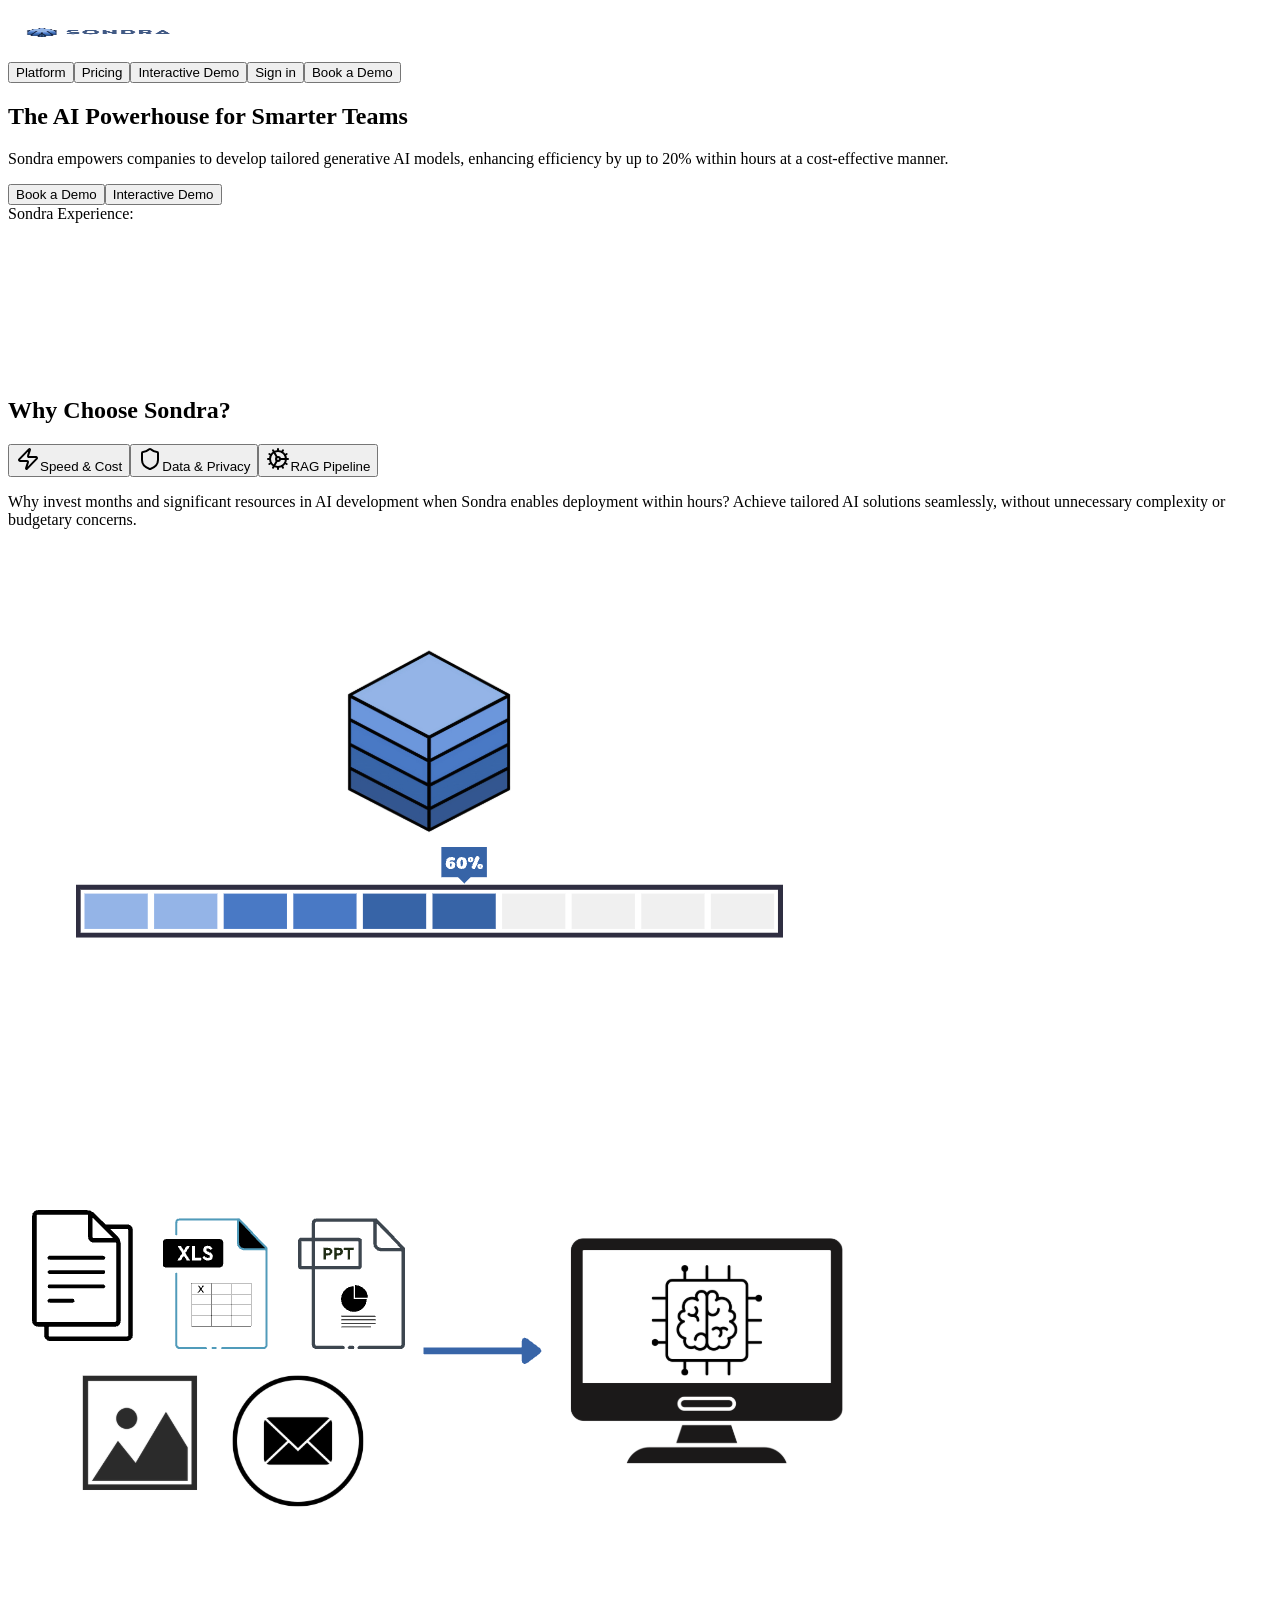
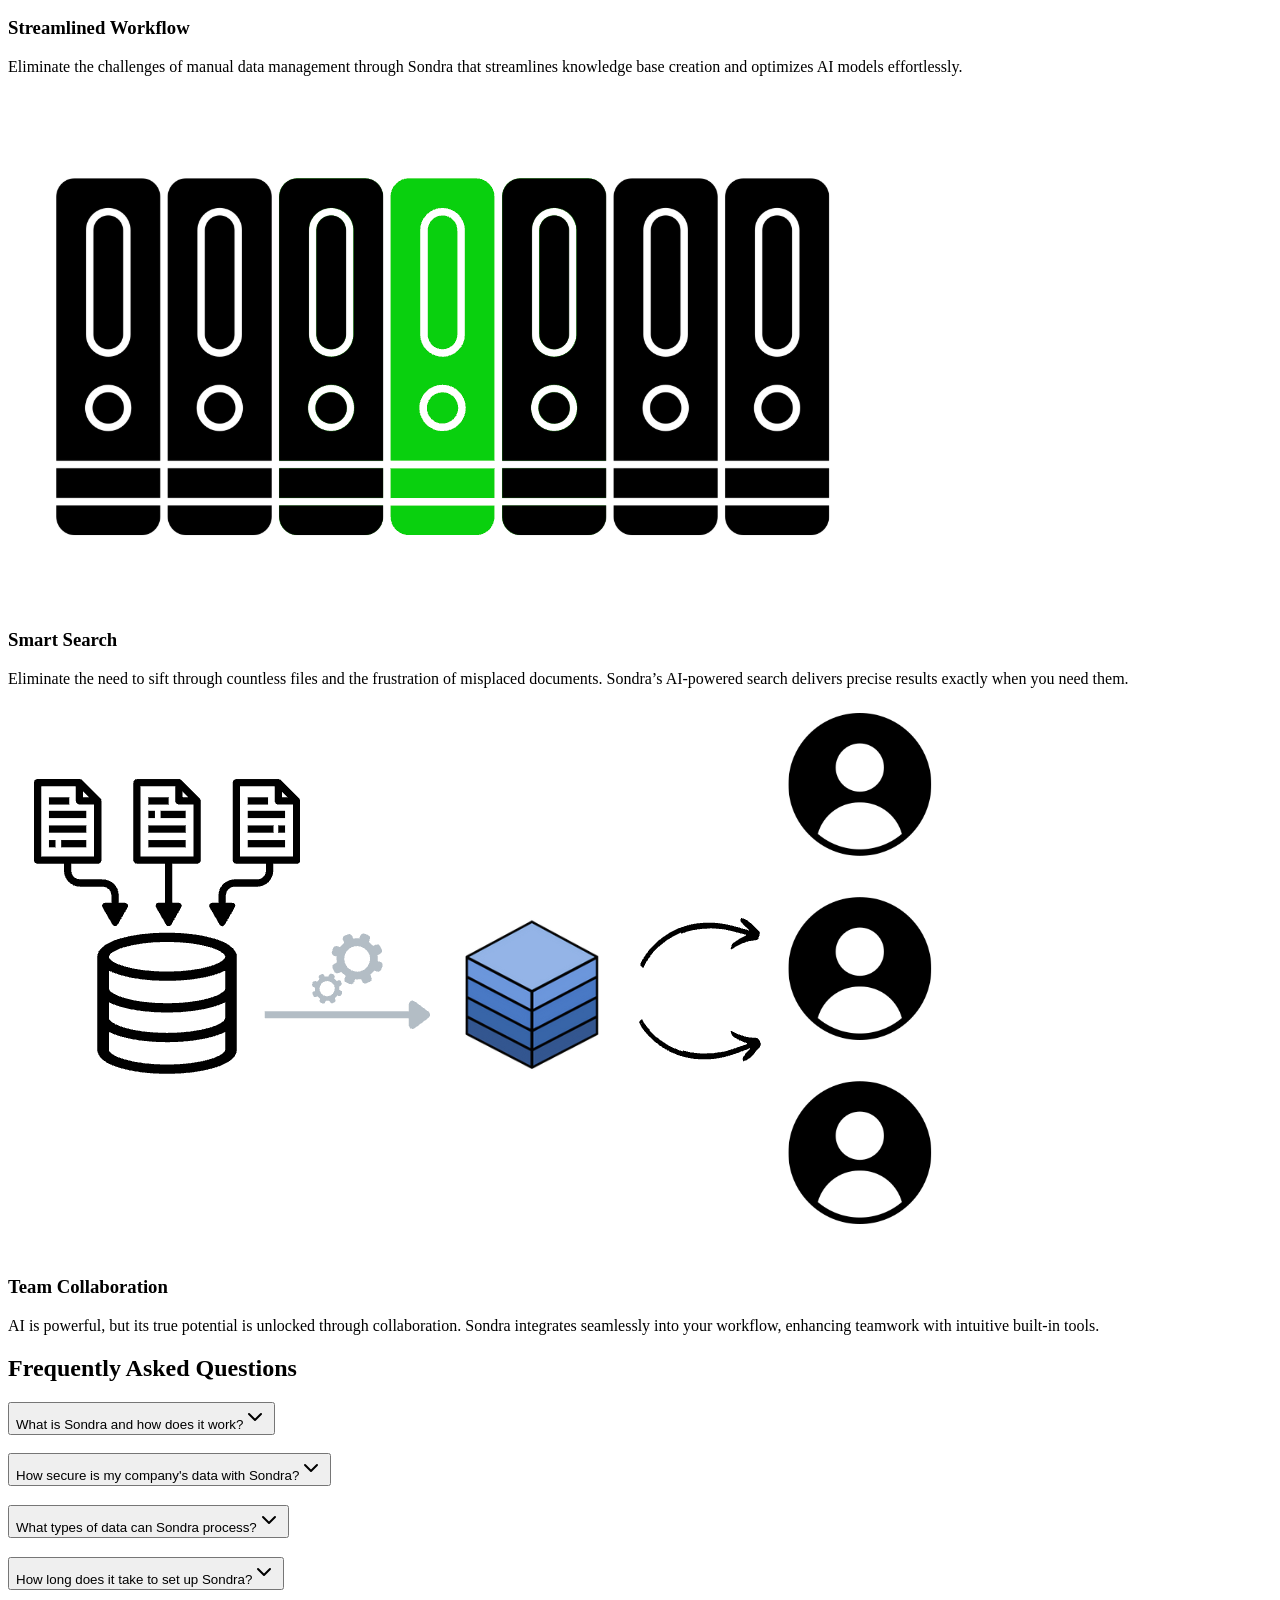
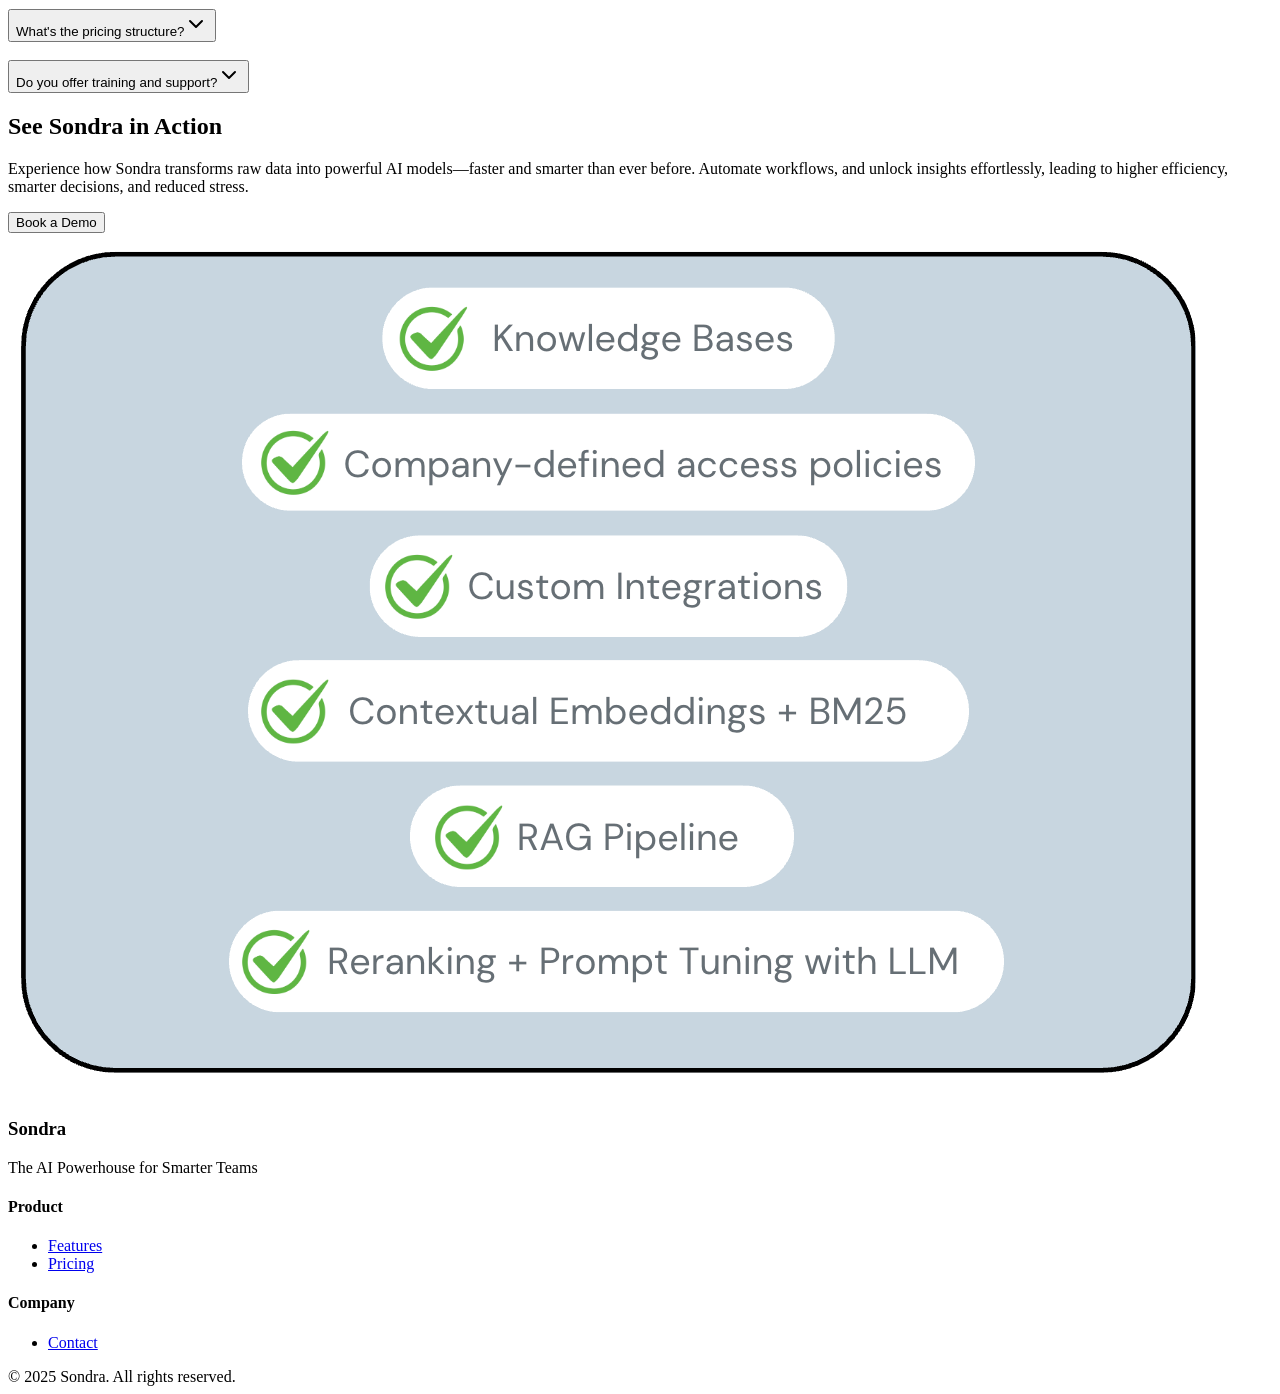
==== commit b790e97a: "Updates" ====
--- a/index.html
+++ b/index.html
@@ -1 +1 @@
-<!DOCTYPE html><html><head><meta charSet="utf-8"/><meta name="viewport" content="width=device-width, initial-scale=1"/><link rel="preload" as="image" href="assets/speed-cost-image.png"/><link rel="preload" as="image" href="assets/streamlined-workflow-image-new.png"/><link rel="preload" as="image" href="assets/smart-search-image-new.png"/><link rel="preload" as="image" href="assets/team-collab-image-new.png"/><link rel="preload" as="image" href="assets/call-action-image.png"/><link rel="stylesheet" href="https://www.getsondra.com/_next/static/css/4a9969408390e7c7.css" data-precedence="next"/><link rel="preload" as="script" fetchPriority="low" href="https://www.getsondra.com/_next/static/chunks/webpack-d601a567f83e17c2.js"/><script src="https://www.getsondra.com/_next/static/chunks/fd9d1056-796f5f0836d7e441.js" async=""></script><script src="https://www.getsondra.com/_next/static/chunks/117-2f7d3bc9224f9778.js" async=""></script><script src="https://www.getsondra.com/_next/static/chunks/main-app-9dac7ca1d86c31cf.js" async=""></script><script src="https://www.getsondra.com/_next/static/chunks/569-ddad227bc8af7605.js" async=""></script><script src="https://www.getsondra.com/_next/static/chunks/187-fced2ec3bd08a23a.js" async=""></script><script src="https://www.getsondra.com/_next/static/chunks/302-3b8456e0356611ff.js" async=""></script><script src="https://www.getsondra.com/_next/static/chunks/951-ab9fcfb700b88298.js" async=""></script><script src="https://www.getsondra.com/_next/static/chunks/app/page-c6972bc12a21ff33.js" async=""></script><script src="https://www.getsondra.com/_next/static/chunks/307-2102782eea50d30c.js" async=""></script><script src="https://www.getsondra.com/_next/static/chunks/app/layout-a8794755923d0241.js" async=""></script><link rel="icon" href="/favicon.ico" type="image/x-icon" sizes="16x16"/><script src="https://www.getsondra.com/_next/static/chunks/polyfills-42372ed130431b0a.js" noModule=""></script></head><body><div class="flex h-screen bg-background"><main class="flex-1 overflow-y-auto p-8"><div class="pt-16"><nav class="fixed top-0 w-full bg-background/80 backdrop-blur-sm z-50 border-b"><div class="container mx-auto px-4 h-16 flex items-center justify-between"><div class="text-2xl font-bold"><img alt="Logo" loading="lazy" width="180" height="50" decoding="async" data-nimg="1" class="cursor-pointer" style="color:transparent" src="assets/sondra-image.png"/></div><div class="flex items-center gap-6"><button class="inline-flex items-center justify-center gap-2 whitespace-nowrap rounded-md text-sm font-medium transition-colors focus-visible:outline-none focus-visible:ring-1 focus-visible:ring-ring disabled:pointer-events-none disabled:opacity-50 [&amp;_svg]:pointer-events-none [&amp;_svg]:size-4 [&amp;_svg]:shrink-0 hover:bg-accent hover:text-accent-foreground h-9 px-4 py-2">Platform</button><button class="inline-flex items-center justify-center gap-2 whitespace-nowrap rounded-md text-sm font-medium transition-colors focus-visible:outline-none focus-visible:ring-1 focus-visible:ring-ring disabled:pointer-events-none disabled:opacity-50 [&amp;_svg]:pointer-events-none [&amp;_svg]:size-4 [&amp;_svg]:shrink-0 hover:bg-accent hover:text-accent-foreground h-9 px-4 py-2">Pricing</button><button class="inline-flex items-center justify-center gap-2 whitespace-nowrap rounded-md text-sm font-medium transition-colors focus-visible:outline-none focus-visible:ring-1 focus-visible:ring-ring disabled:pointer-events-none disabled:opacity-50 [&amp;_svg]:pointer-events-none [&amp;_svg]:size-4 [&amp;_svg]:shrink-0 hover:bg-accent hover:text-accent-foreground h-9 px-4 py-2">Interactive Demo</button><button class="inline-flex items-center justify-center gap-2 whitespace-nowrap rounded-md text-sm font-medium transition-colors focus-visible:outline-none focus-visible:ring-1 focus-visible:ring-ring disabled:pointer-events-none disabled:opacity-50 [&amp;_svg]:pointer-events-none [&amp;_svg]:size-4 [&amp;_svg]:shrink-0 border bg-background shadow-sm hover:text-accent-foreground h-9 px-4 py-2 border-blue-500 text-blue-500 hover:bg-blue-50">Sign in</button><button class="inline-flex items-center justify-center gap-2 whitespace-nowrap rounded-md text-sm font-medium transition-colors focus-visible:outline-none focus-visible:ring-1 focus-visible:ring-ring disabled:pointer-events-none disabled:opacity-50 [&amp;_svg]:pointer-events-none [&amp;_svg]:size-4 [&amp;_svg]:shrink-0 shadow hover:bg-primary/90 h-9 px-4 py-2 bg-black text-white">Book a Demo</button></div></div></nav><section class="py-20 text-center"><div class="container mx-auto px-4"><h1 class="text-5xl font-bold mb-6">The AI Powerhouse for Smarter Teams</h1><p class="text-xl text-muted-foreground mb-8 max-w-2xl mx-auto">Sondra helps companies build custom generative AI models, boosting efficiency by 20%—all in just a few hours, without breaking the bank.</p><div class="flex justify-center gap-4 mb-16"><button class="inline-flex items-center justify-center gap-2 whitespace-nowrap text-sm font-medium transition-colors focus-visible:outline-none focus-visible:ring-1 focus-visible:ring-ring disabled:pointer-events-none disabled:opacity-50 [&amp;_svg]:pointer-events-none [&amp;_svg]:size-4 [&amp;_svg]:shrink-0 shadow hover:bg-primary/90 h-10 rounded-md px-8 bg-black text-white">Book a Demo</button><button class="inline-flex items-center justify-center gap-2 whitespace-nowrap text-sm font-medium transition-colors focus-visible:outline-none focus-visible:ring-1 focus-visible:ring-ring disabled:pointer-events-none disabled:opacity-50 [&amp;_svg]:pointer-events-none [&amp;_svg]:size-4 [&amp;_svg]:shrink-0 border border-input bg-background shadow-sm hover:bg-accent hover:text-accent-foreground h-10 rounded-md px-8">Interactive Demo</button></div></div></section><section class="py-20 bg-accent"><div class="container mx-auto"><div class="aspect-video max-w-4xl mx-auto bg-card rounded-xl overflow-hidden"><div class="w-full h-full bg-muted flex flex-col items-center justify-between"><div class="text-2xl font-semibold text-gray-800 flex items-center mb-4"><span>To experience Sondra, </span><span class="relative  h-[1.3em] w-[350px] ml-2"><span class="absolute left-0 w-full text-blue-500" style="opacity:0;transform:translateY(100%)">first book a demo</span></span></div><div class="relative w-full h-screen"><video class=" top-0 left-0 w-full h-full rounded-lg" autoPlay="" loop="" muted="" playsInline=""><source src="assets/home_page_video.mp4" type="video/mp4"/>Your browser does not support the video tag.</video></div></div></div></div></section><section class="py-20"><div class="container mx-auto px-4"><div class="grid grid-cols-2 gap-12"><div><h2 class="text-3xl font-bold mb-8">Why Choose Sondra?</h2><div class="space-y-4"><button class="w-full text-left p-4 rounded-lg transition-colors flex bg-primary text-primary-foreground" id="gfg9ze_0"><svg xmlns="http://www.w3.org/2000/svg" width="24" height="24" viewBox="0 0 24 24" fill="none" stroke="currentColor" stroke-width="2" stroke-linecap="round" stroke-linejoin="round" class="lucide lucide-zap"><path d="M4 14a1 1 0 0 1-.78-1.63l9.9-10.2a.5.5 0 0 1 .86.46l-1.92 6.02A1 1 0 0 0 13 10h7a1 1 0 0 1 .78 1.63l-9.9 10.2a.5.5 0 0 1-.86-.46l1.92-6.02A1 1 0 0 0 11 14z"></path></svg>Speed &amp; Cost</button><button class="w-full text-left p-4 rounded-lg transition-colors flex hover:bg-accent" id="gfg9ze_1"><svg xmlns="http://www.w3.org/2000/svg" width="24" height="24" viewBox="0 0 24 24" fill="none" stroke="currentColor" stroke-width="2" stroke-linecap="round" stroke-linejoin="round" class="lucide lucide-shield"><path d="M20 13c0 5-3.5 7.5-7.66 8.95a1 1 0 0 1-.67-.01C7.5 20.5 4 18 4 13V6a1 1 0 0 1 1-1c2 0 4.5-1.2 6.24-2.72a1.17 1.17 0 0 1 1.52 0C14.51 3.81 17 5 19 5a1 1 0 0 1 1 1z"></path></svg>Data &amp; Privacy</button><button class="w-full text-left p-4 rounded-lg transition-colors flex hover:bg-accent" id="gfg9ze_2"><svg xmlns="http://www.w3.org/2000/svg" width="24" height="24" viewBox="0 0 24 24" fill="none" stroke="currentColor" stroke-width="2" stroke-linecap="round" stroke-linejoin="round" class="lucide lucide-cog"><path d="M12 20a8 8 0 1 0 0-16 8 8 0 0 0 0 16Z"></path><path d="M12 14a2 2 0 1 0 0-4 2 2 0 0 0 0 4Z"></path><path d="M12 2v2"></path><path d="M12 22v-2"></path><path d="m17 20.66-1-1.73"></path><path d="M11 10.27 7 3.34"></path><path d="m20.66 17-1.73-1"></path><path d="m3.34 7 1.73 1"></path><path d="M14 12h8"></path><path d="M2 12h2"></path><path d="m20.66 7-1.73 1"></path><path d="m3.34 17 1.73-1"></path><path d="m17 3.34-1 1.73"></path><path d="m11 13.73-4 6.93"></path></svg>RAG Pipeline</button></div><p class="mt-6 text-muted-foreground">Why spend months (and a fortune) on AI development when Sondra sets it up in hours? Get custom AI without the headache—or the CFO’s raised eyebrow.</p></div><div class="relative flex flex-col items-center justify-center"><img src="assets/speed-cost-image.png" alt="Speed &amp; Cost" class="rounded-xl shadow-lg w-4/5"/></div></div></div></section><section class="py-20 bg-accent"><div class="container mx-auto px-4"><div class="grid grid-cols-3 gap-8"><div class="rounded-xl border bg-card text-card-foreground shadow border-none" id="439ljp_0"><div class="p-6 pt-6" id="s61k08_0"><img src="assets/streamlined-workflow-image-new.png" alt="Streamlined Workflow" class="w-full rounded-lg mb-6" id="1z771n_0"/><h3 class="text-xl font-semibold mb-3" id="o9ec5k_0">Streamlined Workflow</h3><p class="text-muted-foreground" id="jmcuqf_0">Say goodbye to manual data chaos! Sondra automates knowledge base creation and fine-tunes AI models with zero hassle.</p></div></div><div class="rounded-xl border bg-card text-card-foreground shadow border-none" id="439ljp_1"><div class="p-6 pt-6" id="s61k08_1"><img src="assets/smart-search-image-new.png" alt="Smart Search" class="w-full rounded-lg mb-6" id="1z771n_1"/><h3 class="text-xl font-semibold mb-3" id="o9ec5k_1">Smart Search</h3><p class="text-muted-foreground" id="jmcuqf_1">Stop digging through endless files—Sondra’s AI-powered search finds exactly what you need, when you need it. No more &#x27;Where did we save that?&#x27;</p></div></div><div class="rounded-xl border bg-card text-card-foreground shadow border-none" id="439ljp_2"><div class="p-6 pt-6" id="s61k08_2"><img src="assets/team-collab-image-new.png" alt="Team Collaboration" class="w-full rounded-lg mb-6" id="1z771n_2"/><h3 class="text-xl font-semibold mb-3" id="o9ec5k_2">Team Collaboration</h3><p class="text-muted-foreground" id="jmcuqf_2">AI is great, but teamwork makes it unstoppable. Sondra seamlessly integrates into your workflow, making collaboration smoother than ever with built-in tools.</p></div></div></div></div></section><div class="space-y-8 py-16"><h2 class="text-3xl font-bold text-center">Frequently Asked Questions</h2><div class="w-full max-w-3xl mx-auto" data-orientation="vertical"><div data-state="closed" data-orientation="vertical" class="border-b" id="3e5e2c_0"><h3 data-orientation="vertical" data-state="closed" class="flex"><button type="button" aria-controls="radix-:Rj6jsq:" aria-expanded="false" data-state="closed" data-orientation="vertical" id="9qabf2_0" class="flex flex-1 items-center justify-between py-4 text-sm font-medium transition-all hover:underline [&amp;[data-state=open]&gt;svg]:rotate-180 text-left" data-radix-collection-item="">What is Sondra and how does it work?<svg xmlns="http://www.w3.org/2000/svg" width="24" height="24" viewBox="0 0 24 24" fill="none" stroke="currentColor" stroke-width="2" stroke-linecap="round" stroke-linejoin="round" class="lucide lucide-chevron-down h-4 w-4 shrink-0 text-muted-foreground transition-transform duration-200"><path d="m6 9 6 6 6-6"></path></svg></button></h3><div data-state="closed" id="3mb44o_0" hidden="" role="region" aria-labelledby="radix-:R36jsq:" data-orientation="vertical" class="overflow-hidden text-sm data-[state=closed]:animate-accordion-up data-[state=open]:animate-accordion-down" style="--radix-accordion-content-height:var(--radix-collapsible-content-height);--radix-accordion-content-width:var(--radix-collapsible-content-width)"></div></div><div data-state="closed" data-orientation="vertical" class="border-b" id="3e5e2c_1"><h3 data-orientation="vertical" data-state="closed" class="flex"><button type="button" aria-controls="radix-:Rl6jsq:" aria-expanded="false" data-state="closed" data-orientation="vertical" id="9qabf2_1" class="flex flex-1 items-center justify-between py-4 text-sm font-medium transition-all hover:underline [&amp;[data-state=open]&gt;svg]:rotate-180 text-left" data-radix-collection-item="">How secure is my company&#x27;s data with Sondra?<svg xmlns="http://www.w3.org/2000/svg" width="24" height="24" viewBox="0 0 24 24" fill="none" stroke="currentColor" stroke-width="2" stroke-linecap="round" stroke-linejoin="round" class="lucide lucide-chevron-down h-4 w-4 shrink-0 text-muted-foreground transition-transform duration-200"><path d="m6 9 6 6 6-6"></path></svg></button></h3><div data-state="closed" id="3mb44o_1" hidden="" role="region" aria-labelledby="radix-:R56jsq:" data-orientation="vertical" class="overflow-hidden text-sm data-[state=closed]:animate-accordion-up data-[state=open]:animate-accordion-down" style="--radix-accordion-content-height:var(--radix-collapsible-content-height);--radix-accordion-content-width:var(--radix-collapsible-content-width)"></div></div><div data-state="closed" data-orientation="vertical" class="border-b" id="3e5e2c_2"><h3 data-orientation="vertical" data-state="closed" class="flex"><button type="button" aria-controls="radix-:Rn6jsq:" aria-expanded="false" data-state="closed" data-orientation="vertical" id="9qabf2_2" class="flex flex-1 items-center justify-between py-4 text-sm font-medium transition-all hover:underline [&amp;[data-state=open]&gt;svg]:rotate-180 text-left" data-radix-collection-item="">What types of data can Sondra process?<svg xmlns="http://www.w3.org/2000/svg" width="24" height="24" viewBox="0 0 24 24" fill="none" stroke="currentColor" stroke-width="2" stroke-linecap="round" stroke-linejoin="round" class="lucide lucide-chevron-down h-4 w-4 shrink-0 text-muted-foreground transition-transform duration-200"><path d="m6 9 6 6 6-6"></path></svg></button></h3><div data-state="closed" id="3mb44o_2" hidden="" role="region" aria-labelledby="radix-:R76jsq:" data-orientation="vertical" class="overflow-hidden text-sm data-[state=closed]:animate-accordion-up data-[state=open]:animate-accordion-down" style="--radix-accordion-content-height:var(--radix-collapsible-content-height);--radix-accordion-content-width:var(--radix-collapsible-content-width)"></div></div><div data-state="closed" data-orientation="vertical" class="border-b" id="3e5e2c_3"><h3 data-orientation="vertical" data-state="closed" class="flex"><button type="button" aria-controls="radix-:Rp6jsq:" aria-expanded="false" data-state="closed" data-orientation="vertical" id="9qabf2_3" class="flex flex-1 items-center justify-between py-4 text-sm font-medium transition-all hover:underline [&amp;[data-state=open]&gt;svg]:rotate-180 text-left" data-radix-collection-item="">How long does it take to set up Sondra?<svg xmlns="http://www.w3.org/2000/svg" width="24" height="24" viewBox="0 0 24 24" fill="none" stroke="currentColor" stroke-width="2" stroke-linecap="round" stroke-linejoin="round" class="lucide lucide-chevron-down h-4 w-4 shrink-0 text-muted-foreground transition-transform duration-200"><path d="m6 9 6 6 6-6"></path></svg></button></h3><div data-state="closed" id="3mb44o_3" hidden="" role="region" aria-labelledby="radix-:R96jsq:" data-orientation="vertical" class="overflow-hidden text-sm data-[state=closed]:animate-accordion-up data-[state=open]:animate-accordion-down" style="--radix-accordion-content-height:var(--radix-collapsible-content-height);--radix-accordion-content-width:var(--radix-collapsible-content-width)"></div></div><div data-state="closed" data-orientation="vertical" class="border-b" id="3e5e2c_4"><h3 data-orientation="vertical" data-state="closed" class="flex"><button type="button" aria-controls="radix-:Rr6jsq:" aria-expanded="false" data-state="closed" data-orientation="vertical" id="9qabf2_4" class="flex flex-1 items-center justify-between py-4 text-sm font-medium transition-all hover:underline [&amp;[data-state=open]&gt;svg]:rotate-180 text-left" data-radix-collection-item="">What&#x27;s the pricing structure?<svg xmlns="http://www.w3.org/2000/svg" width="24" height="24" viewBox="0 0 24 24" fill="none" stroke="currentColor" stroke-width="2" stroke-linecap="round" stroke-linejoin="round" class="lucide lucide-chevron-down h-4 w-4 shrink-0 text-muted-foreground transition-transform duration-200"><path d="m6 9 6 6 6-6"></path></svg></button></h3><div data-state="closed" id="3mb44o_4" hidden="" role="region" aria-labelledby="radix-:Rb6jsq:" data-orientation="vertical" class="overflow-hidden text-sm data-[state=closed]:animate-accordion-up data-[state=open]:animate-accordion-down" style="--radix-accordion-content-height:var(--radix-collapsible-content-height);--radix-accordion-content-width:var(--radix-collapsible-content-width)"></div></div><div data-state="closed" data-orientation="vertical" class="border-b" id="3e5e2c_5"><h3 data-orientation="vertical" data-state="closed" class="flex"><button type="button" aria-controls="radix-:Rt6jsq:" aria-expanded="false" data-state="closed" data-orientation="vertical" id="9qabf2_5" class="flex flex-1 items-center justify-between py-4 text-sm font-medium transition-all hover:underline [&amp;[data-state=open]&gt;svg]:rotate-180 text-left" data-radix-collection-item="">Do you offer training and support?<svg xmlns="http://www.w3.org/2000/svg" width="24" height="24" viewBox="0 0 24 24" fill="none" stroke="currentColor" stroke-width="2" stroke-linecap="round" stroke-linejoin="round" class="lucide lucide-chevron-down h-4 w-4 shrink-0 text-muted-foreground transition-transform duration-200"><path d="m6 9 6 6 6-6"></path></svg></button></h3><div data-state="closed" id="3mb44o_5" hidden="" role="region" aria-labelledby="radix-:Rd6jsq:" data-orientation="vertical" class="overflow-hidden text-sm data-[state=closed]:animate-accordion-up data-[state=open]:animate-accordion-down" style="--radix-accordion-content-height:var(--radix-collapsible-content-height);--radix-accordion-content-width:var(--radix-collapsible-content-width)"></div></div></div></div><section class="py-20 bg-white"><div class="container mx-auto px-4"><div class="grid grid-cols-2 gap-12 items-center"><div><h2 class="text-4xl font-bold mb-4">See Sondra in Action</h2><p class="text-lg text-muted-foreground mb-8">Experience how Sondra transforms raw data into powerful AI models—faster and smarter than ever before. Automate workflows, and unlock insights effortlessly, leading to higher efficiency, smarter decisions, and fewer headaches.</p><button class="inline-flex items-center justify-center gap-2 whitespace-nowrap text-sm font-medium transition-colors focus-visible:outline-none focus-visible:ring-1 focus-visible:ring-ring disabled:pointer-events-none disabled:opacity-50 [&amp;_svg]:pointer-events-none [&amp;_svg]:size-4 [&amp;_svg]:shrink-0 shadow hover:bg-primary/90 h-10 rounded-md px-8 bg-black text-white">Book a Demo</button></div><div class="relative"><div class="w-full"><img src="assets/call-action-image.png" alt="Sondra Demo"/></div></div></div></div></section><footer class="bg-background border-t border-border"><div class="container mx-auto px-4 py-12"><div class="grid grid-cols-4 gap-8"><div><h3 class="font-bold text-lg mb-4">Sondra</h3><p class="text-sm text-muted-foreground">The AI Powerhouse for Smarter Teams</p></div><div><h4 class="font-semibold mb-4">Product</h4><ul class="space-y-2 text-sm text-muted-foreground"><li><a href="/platform">Features</a></li><li><a href="/pricing">Pricing</a></li></ul></div><div><h4 class="font-semibold mb-4">Company</h4><ul class="space-y-2 text-sm text-muted-foreground"><li><a href="mailto:berke@getsondra.com">Contact</a></li></ul></div></div><div class="mt-12 pt-8 border-t border-border text-center text-sm text-muted-foreground">© <!-- -->2025<!-- --> Sondra. All rights reserved.</div></div></footer></div></main></div><script src="https://www.getsondra.com/_next/static/chunks/webpack-d601a567f83e17c2.js" async=""></script><script>(self.__next_f=self.__next_f||[]).push([0]);self.__next_f.push([2,null])</script><script>self.__next_f.push([1,"1:HL[\"https://www.getsondra.com/_next/static/css/4a9969408390e7c7.css\",\"style\"]\n"])</script><script>self.__next_f.push([1,"2:I[2846,[],\"\"]\n4:I[9107,[],\"ClientPageRoot\"]\n5:I[3802,[\"569\",\"static/chunks/569-ddad227bc8af7605.js\",\"187\",\"static/chunks/187-fced2ec3bd08a23a.js\",\"302\",\"static/chunks/302-3b8456e0356611ff.js\",\"951\",\"static/chunks/951-ab9fcfb700b88298.js\",\"931\",\"static/chunks/app/page-c6972bc12a21ff33.js\"],\"default\",1]\n6:I[6563,[\"307\",\"static/chunks/307-2102782eea50d30c.js\",\"185\",\"static/chunks/app/layout-a8794755923d0241.js\"],\"default\",1]\n7:I[4707,[],\"\"]\n8:I[6423,[],\"\"]\nb:I[1060,[],\"\"]\n9:{}\nc:[]\n0:[\"$\",\"$L2\",null,{\"buildId\":\"Yc1eKe1cvZZMKGgzQiAN4\",\"assetPrefix\":\"https://www.getsondra.com\",\"urlParts\":[\"\",\"\"],\"initialTree\":[\"\",{\"children\":[\"__PAGE__\",{}]},\"$undefined\",\"$undefined\",true],\"initialSeedData\":[\"\",{\"children\":[\"__PAGE__\",{},[[\"$L3\",[\"$\",\"$L4\",null,{\"props\":{\"params\":{},\"searchParams\":{}},\"Component\":\"$5\"}],null],null],null]},[[[[\"$\",\"link\",\"0\",{\"rel\":\"stylesheet\",\"href\":\"https://www.getsondra.com/_next/static/css/4a9969408390e7c7.css\",\"precedence\":\"next\",\"crossOrigin\":\"$undefined\"}]],[\"$\",\"$L6\",null,{\"children\":[\"$\",\"$L7\",null,{\"parallelRouterKey\":\"children\",\"segmentPath\":[\"children\"],\"error\":\"$undefined\",\"errorStyles\":\"$undefined\",\"errorScripts\":\"$undefined\",\"template\":[\"$\",\"$L8\",null,{}],\"templateStyles\":\"$undefined\",\"templateScripts\":\"$undefined\",\"notFound\":[[\"$\",\"title\",null,{\"children\":\"404: This page could not be found.\"}],[\"$\",\"div\",null,{\"style\":{\"fontFamily\":\"system-ui,\\\"Segoe UI\\\",Roboto,Helvetica,Arial,sans-serif,\\\"Apple Color Emoji\\\",\\\"Segoe UI Emoji\\\"\",\"height\":\"100vh\",\"textAlign\":\"center\",\"display\":\"flex\",\"flexDirection\":\"column\",\"alignItems\":\"center\",\"justifyContent\":\"center\"},\"children\":[\"$\",\"div\",null,{\"children\":[[\"$\",\"style\",null,{\"dangerouslySetInnerHTML\":{\"__html\":\"body{color:#000;background:#fff;margin:0}.next-error-h1{border-right:1px solid rgba(0,0,0,.3)}@media (prefers-color-scheme:dark){body{color:#fff;background:#000}.next-error-h1{border-right:1px solid rgba(255,255,255,.3)}}\"}}],[\"$\",\"h1\",null,{\"className\":\"next-error-h1\",\"style\":{\"display\":\"inline-block\",\"margin\":\"0 20px 0 0\",\"padding\":\"0 "])</script><script>self.__next_f.push([1,"23px 0 0\",\"fontSize\":24,\"fontWeight\":500,\"verticalAlign\":\"top\",\"lineHeight\":\"49px\"},\"children\":\"404\"}],[\"$\",\"div\",null,{\"style\":{\"display\":\"inline-block\"},\"children\":[\"$\",\"h2\",null,{\"style\":{\"fontSize\":14,\"fontWeight\":400,\"lineHeight\":\"49px\",\"margin\":0},\"children\":\"This page could not be found.\"}]}]]}]}]],\"notFoundStyles\":[]}],\"params\":\"$9\"}]],null],null],\"couldBeIntercepted\":false,\"initialHead\":[null,\"$La\"],\"globalErrorComponent\":\"$b\",\"missingSlots\":\"$Wc\"}]\n"])</script><script>self.__next_f.push([1,"a:[[\"$\",\"meta\",\"0\",{\"name\":\"viewport\",\"content\":\"width=device-width, initial-scale=1\"}],[\"$\",\"meta\",\"1\",{\"charSet\":\"utf-8\"}],[\"$\",\"link\",\"2\",{\"rel\":\"icon\",\"href\":\"/favicon.ico\",\"type\":\"image/x-icon\",\"sizes\":\"16x16\"}]]\n3:null\n"])</script></body></html>+<!DOCTYPE html><html><head><meta charSet="utf-8"/><meta name="viewport" content="width=device-width, initial-scale=1"/><link rel="preload" as="image" href="assets/speed-cost-image.png"/><link rel="preload" as="image" href="assets/streamlined-workflow-image-new.png"/><link rel="preload" as="image" href="assets/smart-search-image-new.png"/><link rel="preload" as="image" href="assets/team-collab-image-new.png"/><link rel="preload" as="image" href="assets/call-action-image.png"/><link rel="stylesheet" href="https://www.getsondra.com/_next/static/css/c2cc8f79e12ef6fc.css" data-precedence="next"/><link rel="preload" as="script" fetchPriority="low" href="https://www.getsondra.com/_next/static/chunks/webpack-b10de3c1e2424b68.js"/><script src="https://www.getsondra.com/_next/static/chunks/fd9d1056-796f5f0836d7e441.js" async=""></script><script src="https://www.getsondra.com/_next/static/chunks/117-2f7d3bc9224f9778.js" async=""></script><script src="https://www.getsondra.com/_next/static/chunks/main-app-249c87453fc814bc.js" async=""></script><script src="https://www.getsondra.com/_next/static/chunks/522-47fa9704118a4011.js" async=""></script><script src="https://www.getsondra.com/_next/static/chunks/187-fced2ec3bd08a23a.js" async=""></script><script src="https://www.getsondra.com/_next/static/chunks/751-b52b78b403eea85b.js" async=""></script><script src="https://www.getsondra.com/_next/static/chunks/951-ab9fcfb700b88298.js" async=""></script><script src="https://www.getsondra.com/_next/static/chunks/app/page-930cec4381886e8b.js" async=""></script><script src="https://www.getsondra.com/_next/static/chunks/app/layout-8d47a19ae84ac01d.js" async=""></script><link rel="icon" href="/icon.ico?069f818712ed298c" type="image/x-icon" sizes="31x32"/><script src="https://www.getsondra.com/_next/static/chunks/polyfills-42372ed130431b0a.js" noModule=""></script></head><body><div class="flex h-screen bg-background"><main class="flex-1 overflow-y-auto p-8"><div class="pt-16"><nav class="fixed top-0 w-full bg-background/80 backdrop-blur-sm z-50 border-b"><div class="container mx-auto px-4 h-16 flex items-center justify-between"><div class="text-2xl font-bold"><img alt="Logo" loading="lazy" width="180" height="50" decoding="async" data-nimg="1" class="cursor-pointer" style="color:transparent" src="assets/sondra-image.png"/></div><div class="flex items-center gap-6"><button class="inline-flex items-center justify-center gap-2 whitespace-nowrap rounded-md text-sm font-medium transition-colors focus-visible:outline-none focus-visible:ring-1 focus-visible:ring-ring disabled:pointer-events-none disabled:opacity-50 [&amp;_svg]:pointer-events-none [&amp;_svg]:size-4 [&amp;_svg]:shrink-0 hover:bg-accent hover:text-accent-foreground h-9 px-4 py-2">Platform</button><button class="inline-flex items-center justify-center gap-2 whitespace-nowrap rounded-md text-sm font-medium transition-colors focus-visible:outline-none focus-visible:ring-1 focus-visible:ring-ring disabled:pointer-events-none disabled:opacity-50 [&amp;_svg]:pointer-events-none [&amp;_svg]:size-4 [&amp;_svg]:shrink-0 hover:bg-accent hover:text-accent-foreground h-9 px-4 py-2">Pricing</button><button class="inline-flex items-center justify-center gap-2 whitespace-nowrap rounded-md text-sm font-medium transition-colors focus-visible:outline-none focus-visible:ring-1 focus-visible:ring-ring disabled:pointer-events-none disabled:opacity-50 [&amp;_svg]:pointer-events-none [&amp;_svg]:size-4 [&amp;_svg]:shrink-0 hover:bg-accent hover:text-accent-foreground h-9 px-4 py-2">Interactive Demo</button><button class="inline-flex items-center justify-center gap-2 whitespace-nowrap rounded-md text-sm font-medium transition-colors focus-visible:outline-none focus-visible:ring-1 focus-visible:ring-ring disabled:pointer-events-none disabled:opacity-50 [&amp;_svg]:pointer-events-none [&amp;_svg]:size-4 [&amp;_svg]:shrink-0 border bg-background shadow-sm hover:text-accent-foreground h-9 px-4 py-2 border-blue-500 text-blue-500 hover:bg-blue-50">Sign in</button><button class="inline-flex items-center justify-center gap-2 whitespace-nowrap rounded-md text-sm font-medium transition-colors focus-visible:outline-none focus-visible:ring-1 focus-visible:ring-ring disabled:pointer-events-none disabled:opacity-50 [&amp;_svg]:pointer-events-none [&amp;_svg]:size-4 [&amp;_svg]:shrink-0 shadow hover:bg-primary/90 h-9 px-4 py-2 bg-black text-white">Book a Demo</button></div></div></nav><section class="py-20 text-center"><div class="container mx-auto px-4"><h1 class="text-5xl font-bold mb-6">The AI Powerhouse for Smarter Teams</h1><p class="text-xl text-muted-foreground mb-8 max-w-2xl mx-auto">Sondra empowers companies to develop tailored generative AI models, enhancing efficiency by up to 20% within hours at a cost-effective manner.</p><div class="flex justify-center gap-4 mb-16"><button class="inline-flex items-center justify-center gap-2 whitespace-nowrap text-sm font-medium transition-colors focus-visible:outline-none focus-visible:ring-1 focus-visible:ring-ring disabled:pointer-events-none disabled:opacity-50 [&amp;_svg]:pointer-events-none [&amp;_svg]:size-4 [&amp;_svg]:shrink-0 shadow hover:bg-primary/90 h-10 rounded-md px-8 bg-black text-white">Book a Demo</button><button class="inline-flex items-center justify-center gap-2 whitespace-nowrap text-sm font-medium transition-colors focus-visible:outline-none focus-visible:ring-1 focus-visible:ring-ring disabled:pointer-events-none disabled:opacity-50 [&amp;_svg]:pointer-events-none [&amp;_svg]:size-4 [&amp;_svg]:shrink-0 border border-input bg-background shadow-sm hover:bg-accent hover:text-accent-foreground h-10 rounded-md px-8">Interactive Demo</button></div></div></section><section class="py-20 bg-accent"><div class="container mx-auto"><div class="aspect-video max-w-4xl mx-auto bg-card rounded-xl overflow-hidden"><div class="w-full h-full bg-muted flex flex-col items-center justify-between"><div class="text-2xl font-semibold text-gray-800 flex items-center mb-4"><span>Sondra Experience: </span><span class="relative  h-[1.3em] w-[350px] ml-2"><span class="absolute left-0 w-full text-blue-500" style="opacity:0;transform:translateY(100%)">first book a demo</span></span></div><div class="relative w-full h-screen"><video class=" top-0 left-0 w-full h-full rounded-lg" autoPlay="" loop="" muted="" playsInline=""><source src="assets/home_page_video.mp4" type="video/mp4"/>Your browser does not support the video tag.</video></div></div></div></div></section><section class="py-20"><div class="container mx-auto px-4"><div class="grid grid-cols-2 gap-12"><div><h2 class="text-3xl font-bold mb-8">Why Choose Sondra?</h2><div class="space-y-4"><button class="w-full text-left p-4 rounded-lg transition-colors flex bg-primary text-primary-foreground" id="gfg9ze_0"><svg xmlns="http://www.w3.org/2000/svg" width="24" height="24" viewBox="0 0 24 24" fill="none" stroke="currentColor" stroke-width="2" stroke-linecap="round" stroke-linejoin="round" class="lucide lucide-zap"><path d="M4 14a1 1 0 0 1-.78-1.63l9.9-10.2a.5.5 0 0 1 .86.46l-1.92 6.02A1 1 0 0 0 13 10h7a1 1 0 0 1 .78 1.63l-9.9 10.2a.5.5 0 0 1-.86-.46l1.92-6.02A1 1 0 0 0 11 14z"></path></svg>Speed &amp; Cost</button><button class="w-full text-left p-4 rounded-lg transition-colors flex hover:bg-accent" id="gfg9ze_1"><svg xmlns="http://www.w3.org/2000/svg" width="24" height="24" viewBox="0 0 24 24" fill="none" stroke="currentColor" stroke-width="2" stroke-linecap="round" stroke-linejoin="round" class="lucide lucide-shield"><path d="M20 13c0 5-3.5 7.5-7.66 8.95a1 1 0 0 1-.67-.01C7.5 20.5 4 18 4 13V6a1 1 0 0 1 1-1c2 0 4.5-1.2 6.24-2.72a1.17 1.17 0 0 1 1.52 0C14.51 3.81 17 5 19 5a1 1 0 0 1 1 1z"></path></svg>Data &amp; Privacy</button><button class="w-full text-left p-4 rounded-lg transition-colors flex hover:bg-accent" id="gfg9ze_2"><svg xmlns="http://www.w3.org/2000/svg" width="24" height="24" viewBox="0 0 24 24" fill="none" stroke="currentColor" stroke-width="2" stroke-linecap="round" stroke-linejoin="round" class="lucide lucide-cog"><path d="M12 20a8 8 0 1 0 0-16 8 8 0 0 0 0 16Z"></path><path d="M12 14a2 2 0 1 0 0-4 2 2 0 0 0 0 4Z"></path><path d="M12 2v2"></path><path d="M12 22v-2"></path><path d="m17 20.66-1-1.73"></path><path d="M11 10.27 7 3.34"></path><path d="m20.66 17-1.73-1"></path><path d="m3.34 7 1.73 1"></path><path d="M14 12h8"></path><path d="M2 12h2"></path><path d="m20.66 7-1.73 1"></path><path d="m3.34 17 1.73-1"></path><path d="m17 3.34-1 1.73"></path><path d="m11 13.73-4 6.93"></path></svg>RAG Pipeline</button></div><p class="mt-6 text-muted-foreground">Why invest months and significant resources in AI development when Sondra enables deployment within hours? Achieve tailored AI solutions seamlessly, without unnecessary complexity or budgetary concerns.</p></div><div class="relative flex flex-col items-center justify-center"><img src="assets/speed-cost-image.png" alt="Speed &amp; Cost" class="rounded-xl shadow-lg w-4/5"/></div></div></div></section><section class="py-20 bg-accent"><div class="container mx-auto px-4"><div class="grid grid-cols-3 gap-8"><div class="rounded-xl border bg-card text-card-foreground shadow border-none" id="439ljp_0"><div class="p-6 pt-6" id="s61k08_0"><img src="assets/streamlined-workflow-image-new.png" alt="Streamlined Workflow" class="w-full rounded-lg mb-6" id="1z771n_0"/><h3 class="text-xl font-semibold mb-3" id="o9ec5k_0">Streamlined Workflow</h3><p class="text-muted-foreground" id="jmcuqf_0">Eliminate the challenges of manual data management through Sondra that streamlines knowledge base creation and optimizes AI models effortlessly.</p></div></div><div class="rounded-xl border bg-card text-card-foreground shadow border-none" id="439ljp_1"><div class="p-6 pt-6" id="s61k08_1"><img src="assets/smart-search-image-new.png" alt="Smart Search" class="w-full rounded-lg mb-6" id="1z771n_1"/><h3 class="text-xl font-semibold mb-3" id="o9ec5k_1">Smart Search</h3><p class="text-muted-foreground" id="jmcuqf_1">Eliminate the need to sift through countless files and the frustration of misplaced documents. Sondra’s AI-powered search delivers precise results exactly when you need them.</p></div></div><div class="rounded-xl border bg-card text-card-foreground shadow border-none" id="439ljp_2"><div class="p-6 pt-6" id="s61k08_2"><img src="assets/team-collab-image-new.png" alt="Team Collaboration" class="w-full rounded-lg mb-6" id="1z771n_2"/><h3 class="text-xl font-semibold mb-3" id="o9ec5k_2">Team Collaboration</h3><p class="text-muted-foreground" id="jmcuqf_2">AI is powerful, but its true potential is unlocked through collaboration. Sondra integrates seamlessly into your workflow, enhancing teamwork with intuitive built-in tools.</p></div></div></div></div></section><div class="space-y-8 py-16"><h2 class="text-3xl font-bold text-center">Frequently Asked Questions</h2><div class="w-full max-w-3xl mx-auto" data-orientation="vertical"><div data-state="closed" data-orientation="vertical" class="border-b" id="3e5e2c_0"><h3 data-orientation="vertical" data-state="closed" class="flex"><button type="button" aria-controls="radix-:Rj6jsq:" aria-expanded="false" data-state="closed" data-orientation="vertical" id="9qabf2_0" class="flex flex-1 items-center justify-between py-4 text-sm font-medium transition-all hover:underline [&amp;[data-state=open]&gt;svg]:rotate-180 text-left" data-radix-collection-item="">What is Sondra and how does it work?<svg xmlns="http://www.w3.org/2000/svg" width="24" height="24" viewBox="0 0 24 24" fill="none" stroke="currentColor" stroke-width="2" stroke-linecap="round" stroke-linejoin="round" class="lucide lucide-chevron-down h-4 w-4 shrink-0 text-muted-foreground transition-transform duration-200"><path d="m6 9 6 6 6-6"></path></svg></button></h3><div data-state="closed" id="3mb44o_0" hidden="" role="region" aria-labelledby="radix-:R36jsq:" data-orientation="vertical" class="overflow-hidden text-sm data-[state=closed]:animate-accordion-up data-[state=open]:animate-accordion-down" style="--radix-accordion-content-height:var(--radix-collapsible-content-height);--radix-accordion-content-width:var(--radix-collapsible-content-width)"></div></div><div data-state="closed" data-orientation="vertical" class="border-b" id="3e5e2c_1"><h3 data-orientation="vertical" data-state="closed" class="flex"><button type="button" aria-controls="radix-:Rl6jsq:" aria-expanded="false" data-state="closed" data-orientation="vertical" id="9qabf2_1" class="flex flex-1 items-center justify-between py-4 text-sm font-medium transition-all hover:underline [&amp;[data-state=open]&gt;svg]:rotate-180 text-left" data-radix-collection-item="">How secure is my company&#x27;s data with Sondra?<svg xmlns="http://www.w3.org/2000/svg" width="24" height="24" viewBox="0 0 24 24" fill="none" stroke="currentColor" stroke-width="2" stroke-linecap="round" stroke-linejoin="round" class="lucide lucide-chevron-down h-4 w-4 shrink-0 text-muted-foreground transition-transform duration-200"><path d="m6 9 6 6 6-6"></path></svg></button></h3><div data-state="closed" id="3mb44o_1" hidden="" role="region" aria-labelledby="radix-:R56jsq:" data-orientation="vertical" class="overflow-hidden text-sm data-[state=closed]:animate-accordion-up data-[state=open]:animate-accordion-down" style="--radix-accordion-content-height:var(--radix-collapsible-content-height);--radix-accordion-content-width:var(--radix-collapsible-content-width)"></div></div><div data-state="closed" data-orientation="vertical" class="border-b" id="3e5e2c_2"><h3 data-orientation="vertical" data-state="closed" class="flex"><button type="button" aria-controls="radix-:Rn6jsq:" aria-expanded="false" data-state="closed" data-orientation="vertical" id="9qabf2_2" class="flex flex-1 items-center justify-between py-4 text-sm font-medium transition-all hover:underline [&amp;[data-state=open]&gt;svg]:rotate-180 text-left" data-radix-collection-item="">What types of data can Sondra process?<svg xmlns="http://www.w3.org/2000/svg" width="24" height="24" viewBox="0 0 24 24" fill="none" stroke="currentColor" stroke-width="2" stroke-linecap="round" stroke-linejoin="round" class="lucide lucide-chevron-down h-4 w-4 shrink-0 text-muted-foreground transition-transform duration-200"><path d="m6 9 6 6 6-6"></path></svg></button></h3><div data-state="closed" id="3mb44o_2" hidden="" role="region" aria-labelledby="radix-:R76jsq:" data-orientation="vertical" class="overflow-hidden text-sm data-[state=closed]:animate-accordion-up data-[state=open]:animate-accordion-down" style="--radix-accordion-content-height:var(--radix-collapsible-content-height);--radix-accordion-content-width:var(--radix-collapsible-content-width)"></div></div><div data-state="closed" data-orientation="vertical" class="border-b" id="3e5e2c_3"><h3 data-orientation="vertical" data-state="closed" class="flex"><button type="button" aria-controls="radix-:Rp6jsq:" aria-expanded="false" data-state="closed" data-orientation="vertical" id="9qabf2_3" class="flex flex-1 items-center justify-between py-4 text-sm font-medium transition-all hover:underline [&amp;[data-state=open]&gt;svg]:rotate-180 text-left" data-radix-collection-item="">How long does it take to set up Sondra?<svg xmlns="http://www.w3.org/2000/svg" width="24" height="24" viewBox="0 0 24 24" fill="none" stroke="currentColor" stroke-width="2" stroke-linecap="round" stroke-linejoin="round" class="lucide lucide-chevron-down h-4 w-4 shrink-0 text-muted-foreground transition-transform duration-200"><path d="m6 9 6 6 6-6"></path></svg></button></h3><div data-state="closed" id="3mb44o_3" hidden="" role="region" aria-labelledby="radix-:R96jsq:" data-orientation="vertical" class="overflow-hidden text-sm data-[state=closed]:animate-accordion-up data-[state=open]:animate-accordion-down" style="--radix-accordion-content-height:var(--radix-collapsible-content-height);--radix-accordion-content-width:var(--radix-collapsible-content-width)"></div></div><div data-state="closed" data-orientation="vertical" class="border-b" id="3e5e2c_4"><h3 data-orientation="vertical" data-state="closed" class="flex"><button type="button" aria-controls="radix-:Rr6jsq:" aria-expanded="false" data-state="closed" data-orientation="vertical" id="9qabf2_4" class="flex flex-1 items-center justify-between py-4 text-sm font-medium transition-all hover:underline [&amp;[data-state=open]&gt;svg]:rotate-180 text-left" data-radix-collection-item="">What&#x27;s the pricing structure?<svg xmlns="http://www.w3.org/2000/svg" width="24" height="24" viewBox="0 0 24 24" fill="none" stroke="currentColor" stroke-width="2" stroke-linecap="round" stroke-linejoin="round" class="lucide lucide-chevron-down h-4 w-4 shrink-0 text-muted-foreground transition-transform duration-200"><path d="m6 9 6 6 6-6"></path></svg></button></h3><div data-state="closed" id="3mb44o_4" hidden="" role="region" aria-labelledby="radix-:Rb6jsq:" data-orientation="vertical" class="overflow-hidden text-sm data-[state=closed]:animate-accordion-up data-[state=open]:animate-accordion-down" style="--radix-accordion-content-height:var(--radix-collapsible-content-height);--radix-accordion-content-width:var(--radix-collapsible-content-width)"></div></div><div data-state="closed" data-orientation="vertical" class="border-b" id="3e5e2c_5"><h3 data-orientation="vertical" data-state="closed" class="flex"><button type="button" aria-controls="radix-:Rt6jsq:" aria-expanded="false" data-state="closed" data-orientation="vertical" id="9qabf2_5" class="flex flex-1 items-center justify-between py-4 text-sm font-medium transition-all hover:underline [&amp;[data-state=open]&gt;svg]:rotate-180 text-left" data-radix-collection-item="">Do you offer training and support?<svg xmlns="http://www.w3.org/2000/svg" width="24" height="24" viewBox="0 0 24 24" fill="none" stroke="currentColor" stroke-width="2" stroke-linecap="round" stroke-linejoin="round" class="lucide lucide-chevron-down h-4 w-4 shrink-0 text-muted-foreground transition-transform duration-200"><path d="m6 9 6 6 6-6"></path></svg></button></h3><div data-state="closed" id="3mb44o_5" hidden="" role="region" aria-labelledby="radix-:Rd6jsq:" data-orientation="vertical" class="overflow-hidden text-sm data-[state=closed]:animate-accordion-up data-[state=open]:animate-accordion-down" style="--radix-accordion-content-height:var(--radix-collapsible-content-height);--radix-accordion-content-width:var(--radix-collapsible-content-width)"></div></div></div></div><section class="py-20 bg-white"><div class="container mx-auto px-4"><div class="grid grid-cols-2 gap-12 items-center"><div><h2 class="text-4xl font-bold mb-4">See Sondra in Action</h2><p class="text-lg text-muted-foreground mb-8">Experience how Sondra transforms raw data into powerful AI models—faster and smarter than ever before. Automate workflows, and unlock insights effortlessly, leading to higher efficiency, smarter decisions, and reduced stress.</p><button class="inline-flex items-center justify-center gap-2 whitespace-nowrap text-sm font-medium transition-colors focus-visible:outline-none focus-visible:ring-1 focus-visible:ring-ring disabled:pointer-events-none disabled:opacity-50 [&amp;_svg]:pointer-events-none [&amp;_svg]:size-4 [&amp;_svg]:shrink-0 shadow hover:bg-primary/90 h-10 rounded-md px-8 bg-black text-white">Book a Demo</button></div><div class="relative"><div class="w-full"><img src="assets/call-action-image.png" alt="Sondra Demo"/></div></div></div></div></section><footer class="bg-background border-t border-border"><div class="container mx-auto px-4 py-12"><div class="grid grid-cols-4 gap-8"><div><h3 class="font-bold text-lg mb-4">Sondra</h3><p class="text-sm text-muted-foreground">The AI Powerhouse for Smarter Teams</p></div><div><h4 class="font-semibold mb-4">Product</h4><ul class="space-y-2 text-sm text-muted-foreground"><li><a href="/platform">Features</a></li><li><a href="/pricing">Pricing</a></li></ul></div><div><h4 class="font-semibold mb-4">Company</h4><ul class="space-y-2 text-sm text-muted-foreground"><li><a href="mailto:berke@getsondra.com">Contact</a></li></ul></div></div><div class="mt-12 pt-8 border-t border-border text-center text-sm text-muted-foreground">© <!-- -->2025<!-- --> Sondra. All rights reserved.</div></div></footer></div></main></div><script src="https://www.getsondra.com/_next/static/chunks/webpack-b10de3c1e2424b68.js" async=""></script><script>(self.__next_f=self.__next_f||[]).push([0]);self.__next_f.push([2,null])</script><script>self.__next_f.push([1,"1:HL[\"https://www.getsondra.com/_next/static/css/c2cc8f79e12ef6fc.css\",\"style\"]\n"])</script><script>self.__next_f.push([1,"2:I[2846,[],\"\"]\n4:I[9107,[],\"ClientPageRoot\"]\n5:I[3802,[\"522\",\"static/chunks/522-47fa9704118a4011.js\",\"187\",\"static/chunks/187-fced2ec3bd08a23a.js\",\"751\",\"static/chunks/751-b52b78b403eea85b.js\",\"951\",\"static/chunks/951-ab9fcfb700b88298.js\",\"931\",\"static/chunks/app/page-930cec4381886e8b.js\"],\"default\",1]\n6:I[6563,[\"185\",\"static/chunks/app/layout-8d47a19ae84ac01d.js\"],\"default\",1]\n7:I[4707,[],\"\"]\n8:I[6423,[],\"\"]\nb:I[1060,[],\"\"]\n9:{}\nc:[]\n0:[\"$\",\"$L2\",null,{\"buildId\":\"0i2zlCEpAsbeMk2_g9ETG\",\"assetPrefix\":\"https://www.getsondra.com\",\"urlParts\":[\"\",\"\"],\"initialTree\":[\"\",{\"children\":[\"__PAGE__\",{}]},\"$undefined\",\"$undefined\",true],\"initialSeedData\":[\"\",{\"children\":[\"__PAGE__\",{},[[\"$L3\",[\"$\",\"$L4\",null,{\"props\":{\"params\":{},\"searchParams\":{}},\"Component\":\"$5\"}],null],null],null]},[[[[\"$\",\"link\",\"0\",{\"rel\":\"stylesheet\",\"href\":\"https://www.getsondra.com/_next/static/css/c2cc8f79e12ef6fc.css\",\"precedence\":\"next\",\"crossOrigin\":\"$undefined\"}]],[\"$\",\"$L6\",null,{\"children\":[\"$\",\"$L7\",null,{\"parallelRouterKey\":\"children\",\"segmentPath\":[\"children\"],\"error\":\"$undefined\",\"errorStyles\":\"$undefined\",\"errorScripts\":\"$undefined\",\"template\":[\"$\",\"$L8\",null,{}],\"templateStyles\":\"$undefined\",\"templateScripts\":\"$undefined\",\"notFound\":[[\"$\",\"title\",null,{\"children\":\"404: This page could not be found.\"}],[\"$\",\"div\",null,{\"style\":{\"fontFamily\":\"system-ui,\\\"Segoe UI\\\",Roboto,Helvetica,Arial,sans-serif,\\\"Apple Color Emoji\\\",\\\"Segoe UI Emoji\\\"\",\"height\":\"100vh\",\"textAlign\":\"center\",\"display\":\"flex\",\"flexDirection\":\"column\",\"alignItems\":\"center\",\"justifyContent\":\"center\"},\"children\":[\"$\",\"div\",null,{\"children\":[[\"$\",\"style\",null,{\"dangerouslySetInnerHTML\":{\"__html\":\"body{color:#000;background:#fff;margin:0}.next-error-h1{border-right:1px solid rgba(0,0,0,.3)}@media (prefers-color-scheme:dark){body{color:#fff;background:#000}.next-error-h1{border-right:1px solid rgba(255,255,255,.3)}}\"}}],[\"$\",\"h1\",null,{\"className\":\"next-error-h1\",\"style\":{\"display\":\"inline-block\",\"margin\":\"0 20px 0 0\",\"padding\":\"0 23px 0 0\",\"fontSize\":24,\"fontWeight\":500,\"vert"])</script><script>self.__next_f.push([1,"icalAlign\":\"top\",\"lineHeight\":\"49px\"},\"children\":\"404\"}],[\"$\",\"div\",null,{\"style\":{\"display\":\"inline-block\"},\"children\":[\"$\",\"h2\",null,{\"style\":{\"fontSize\":14,\"fontWeight\":400,\"lineHeight\":\"49px\",\"margin\":0},\"children\":\"This page could not be found.\"}]}]]}]}]],\"notFoundStyles\":[]}],\"params\":\"$9\"}]],null],null],\"couldBeIntercepted\":false,\"initialHead\":[null,\"$La\"],\"globalErrorComponent\":\"$b\",\"missingSlots\":\"$Wc\"}]\n"])</script><script>self.__next_f.push([1,"a:[[\"$\",\"meta\",\"0\",{\"name\":\"viewport\",\"content\":\"width=device-width, initial-scale=1\"}],[\"$\",\"meta\",\"1\",{\"charSet\":\"utf-8\"}],[\"$\",\"link\",\"2\",{\"rel\":\"icon\",\"href\":\"/icon.ico?069f818712ed298c\",\"type\":\"image/x-icon\",\"sizes\":\"31x32\"}]]\n3:null\n"])</script></body></html>
